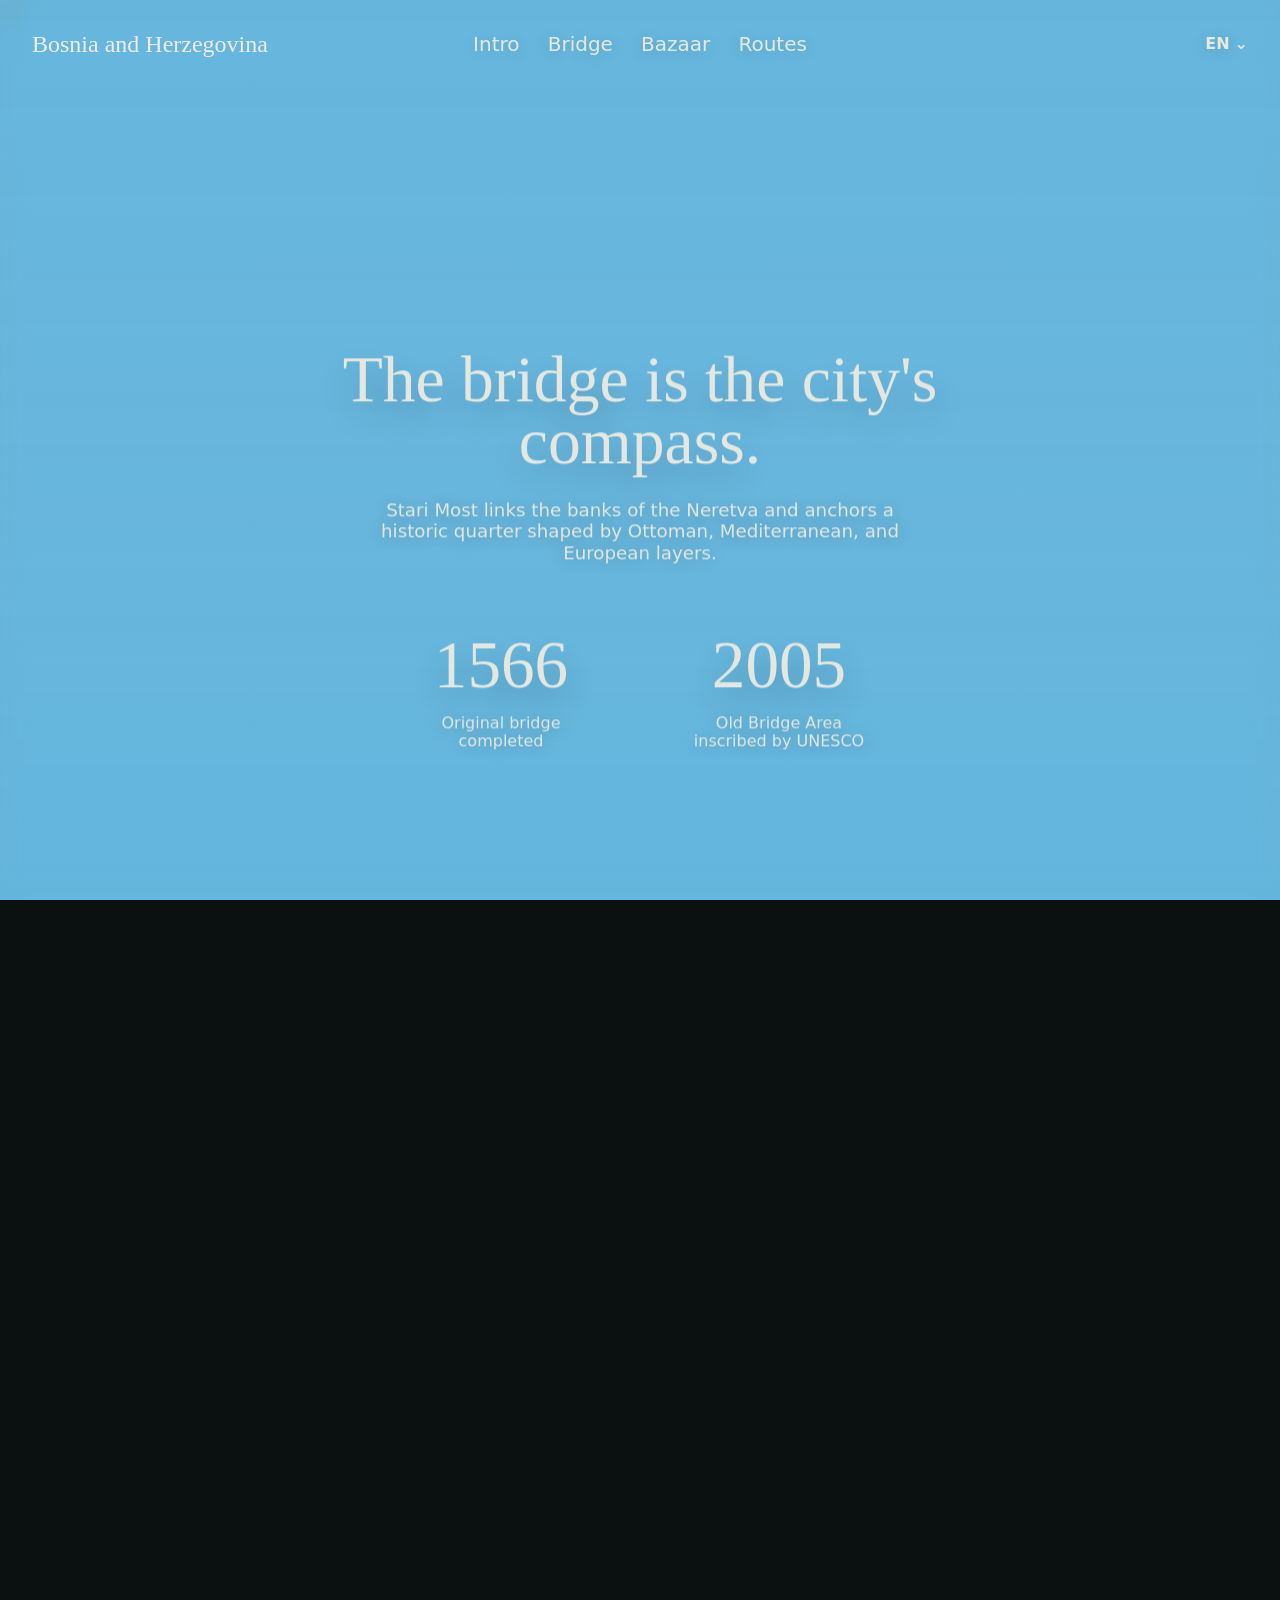
==== index.html @ 6ef586e8 "Build full Mostar cinematic prototype" ====
<!DOCTYPE html>
<html lang="en">
  <head>
    <meta charset="UTF-8" />
    <meta name="viewport" content="width=device-width, initial-scale=1.0" />
    <title>Mostar city</title>
    <meta name="description" content="A cinematic three-screen scroll story for Mostar city." />
    <meta property="og:title" content="Mostar city" />
    <meta property="og:description" content="A cinematic three-screen scroll story for Mostar city." />
    <meta property="og:type" content="website" />
    <meta name="theme-color" content="#0b1110" />
    <link rel="icon" href="assets/favicon.svg" type="image/svg+xml" />
    <link rel="stylesheet" href="shared/nav.css" />
    <link rel="stylesheet" href="styles.css" />
    <script src="script.js" defer></script>
    <script src="shared/nav.js" defer></script>
  </head>
  <body>
    <a class="skip-link" href="#cinema">Skip to content</a>
    <main class="site-shell">
      <section class="cinema-scroll" id="cinema" aria-label="Mostar cinematic scroll story">
        <div class="stage">
          <div class="world">
            <img class="scene-img sky-img" src="https://raft-blast-61784561.figma.site/_assets/v11/16b5007d9c93971e26ffe4e0e3e37946f6bd538c.png" alt="" />
            <header class="site-header" aria-label="Primary navigation">
              <a class="site-logo" href="#cinema">Bosnia and Herzegovina</a>
              <nav class="site-nav" aria-label="Main menu">
                <a href="#cinema">Intro</a>
                <a href="#bridge">Bridge</a>
                <a href="#bazaar">Bazaar</a>
                <a href="routes.html">Routes</a>
              </nav>
              <button class="language-switcher" aria-label="Change language"><span>EN</span><span aria-hidden="true">⌄</span></button>
            </header>
            <div class="back-stack">
              <img class="scene-img back-img back-four" src="https://raft-blast-61784561.figma.site/_assets/v11/8a7f8af50e0ce92ec2e228e7b0b4112178c51cf1.png" alt="" />
              <section class="sights-slider" aria-label="Mostar sights slider">
                <div class="sights-track">
                  <article class="sight-card" tabindex="0" role="button" aria-label="Open Stari Most card"><span class="sight-kicker">Old Bridge</span><img class="sight-pin" src="https://d8j0ntlcm91z4.cloudfront.net/user_38xzZboKViGWJOttwIXH07lWA1P/hf_20260730_230438_d526b8b6-8a2e-4e3b-9993-3908acae03a7.png" alt="" /><h3>Stari Most</h3><p>The stone arch over the Neretva and Mostar's main landmark.</p></article>
                  <article class="sight-card" tabindex="0" role="button" aria-label="Open Kujundziluk card"><span class="sight-kicker">Bazaar Street</span><img class="sight-pin" src="https://d8j0ntlcm91z4.cloudfront.net/user_38xzZboKViGWJOttwIXH07lWA1P/hf_20260730_230442_140bc25b-b165-4249-904a-f708bff6970e.png" alt="" /><h3>Kujundziluk</h3><p>Copper shops, souvenirs, and the old bazaar lane by the bridge.</p></article>
                  <article class="sight-card" tabindex="0" role="button" aria-label="Open Koski Mehmed Pasha Mosque card"><span class="sight-kicker">Viewpoint</span><img class="sight-pin" src="https://d8j0ntlcm91z4.cloudfront.net/user_38xzZboKViGWJOttwIXH07lWA1P/hf_20260730_230448_825949c9-ccdb-4857-b4a6-e349eccc9010.png" alt="" /><h3>Koski Mehmed Pasha Mosque</h3><p>A classic minaret view back toward Stari Most and the river.</p></article>
                  <article class="sight-card" tabindex="0" role="button" aria-label="Open Kajtaz House card"><span class="sight-kicker">Ottoman House</span><img class="sight-pin" src="https://d8j0ntlcm91z4.cloudfront.net/user_38xzZboKViGWJOttwIXH07lWA1P/hf_20260730_230438_d526b8b6-8a2e-4e3b-9993-3908acae03a7.png" alt="" /><h3>Kajtaz House</h3><p>A preserved residential house showing Mostar's Ottoman layers.</p></article>
                  <article class="sight-card" tabindex="0" role="button" aria-label="Open War Photo Exhibition card"><span class="sight-kicker">Museum</span><img class="sight-pin" src="https://d8j0ntlcm91z4.cloudfront.net/user_38xzZboKViGWJOttwIXH07lWA1P/hf_20260730_230442_140bc25b-b165-4249-904a-f708bff6970e.png" alt="" /><h3>War Photo Exhibition</h3><p>A compact, moving stop for context on the city's recent history.</p></article>
                </div>
              </section>
              <img class="scene-img back-img back-bazaar" src="https://raft-blast-61784561.figma.site/_assets/v11/864afe00e41e2fa20a5aa546e15cb807e0f81384.png" alt="" />
            </div>
            <div class="sights-controls" aria-label="Slider controls"><button class="sight-nav sight-prev" aria-label="Previous sight">←</button><button class="sight-nav sight-next" aria-label="Next sight">→</button></div>
            <h1 class="hero-title">MOSTAR</h1>
            <img class="scene-img splitframe-img splitframe-left" src="https://raft-blast-61784561.figma.site/_assets/v11/7536d7b60a1fce482cf6edf3f0bffd3bad5d0f8a.png" alt="" />
            <img class="scene-img splitframe-img splitframe-right" src="https://raft-blast-61784561.figma.site/_assets/v11/392db6a6a6b98e868bd7f8d3f55bb719d51e5028.png" alt="" />
            <img class="scene-img bridge-img" src="https://raft-blast-61784561.figma.site/_assets/v11/c6a6d8ef49bca43f708aa852692942c45ec950d4.png" alt="" />
            <img class="scene-img frame-two-img" src="https://raft-blast-61784561.figma.site/_assets/v11/ba75252bab2b1c510987b74837770f7bc8a6b2d4.png" alt="" />
            <div class="shade"></div>
          </div>
          <section class="intro-copy" aria-label="Mostar overview"><p>A stone arch, emerald water, and a compact old city made for slow mornings, late light, and one unforgettable crossing.</p><div class="hero-tags" aria-label="Mostar highlights"><span>Old Bridge</span><span>Neretva River</span><span>UNESCO old city</span></div></section>
          <section class="story-panel story-panel-bridge" id="bridge" aria-label="Old Bridge details"><h2>The bridge is the city's compass.</h2><p>Stari Most links the banks of the Neretva and anchors a historic quarter shaped by Ottoman, Mediterranean, and European layers.</p><dl class="facts"><div><dt>1566</dt><dd>Original bridge completed</dd></div><div><dt>2005</dt><dd>Old Bridge Area inscribed by UNESCO</dd></div></dl></section>
          <section class="story-panel story-panel-bazaar" id="bazaar" aria-label="Old town details"><h2>The bazaar keeps Mostar close.</h2><p>Stone lanes, mosque courtyards, copper stalls, and riverside coffee stay within a short walk of Stari Most.</p><button class="note-button"><span aria-hidden="true">↗</span><span>Open old town notes</span></button></section>
        </div>
      </section>
    </main>
  </body>
</html>
---- shared/nav.css ----
.site-header {
  z-index: 10;
  top: 0;
  left: 0;
  right: 0;
  display: grid;
  grid-template-columns: minmax(260px, 1fr) auto minmax(260px, 1fr);
  align-items: center;
  gap: 32px;
  padding: 32px;
  color: rgba(253, 241, 225, 0.86);
  pointer-events: auto;
}

.site-logo {
  justify-self: start;
  color: rgba(253, 241, 225, 0.92);
  font-family: "Ogg Medium", serif;
  font-size: 24px;
  font-weight: 500;
  line-height: 1;
  text-decoration: none;
  white-space: nowrap;
}

.site-nav {
  display: flex;
  justify-content: center;
  gap: clamp(24px, 2.2vw, 44px);
}

.site-nav a,
.language-switcher {
  color: rgba(253, 241, 225, 0.86);
  font-weight: 700;
  line-height: 1;
  text-shadow: 0 2px 16px rgba(0, 0, 0, 0.2);
}

.site-nav a {
  font-size: 20px;
  font-weight: 400;
  text-decoration: none;
}

.language-switcher {
  justify-self: end;
  display: inline-flex;
  align-items: center;
  justify-content: center;
  gap: 5px;
  padding: 0;
  background: transparent;
  font-size: 16px;
  cursor: pointer;
}

.language-switcher span {
  display: inline-flex;
  line-height: 1;
}

.site-header--static {
  position: sticky;
  top: 0;
  z-index: 30;
  background: rgba(11, 17, 16, 0.82);
  backdrop-filter: blur(18px);
  -webkit-backdrop-filter: blur(18px);
  border-bottom: 1px solid rgba(253, 241, 225, 0.12);
}

.site-nav a:focus-visible,
.site-logo:focus-visible,
.language-switcher:focus-visible {
  outline: 2px solid #fdf1e1;
  outline-offset: 6px;
  border-radius: 4px;
}

@media (max-width: 640px) {
  .site-header { grid-template-columns: 1fr auto; gap: 18px; padding: 24px; }
  .site-nav { grid-column: 1 / -1; grid-row: 2; justify-content: flex-start; gap: 18px; overflow-x: auto; scrollbar-width: none; }
  .site-nav::-webkit-scrollbar { display: none; }
}
---- styles.css ----
@font-face {
  font-family: "Ogg Medium";
  src: url("https://dcym8fthxf5uu.cloudfront.net/fonts/247a073c-29f5-4a89-aa3a-741020f346fc/OggText-Medium.woff2") format("woff2");
  font-weight: 500;
  font-style: normal;
  font-display: swap;
}

:root {
  --mx: 0; --my: 0;
  --back-opacity: 1; --back-x: 0px; --back-y: 0px; --back-scale: 0.76;
  --four-y: 10vh; --four-scale: 0.78;
  --bazaar-y: 20vh;
  --blur-px: 0px; --back-brightness: 1;
  --bazaar-blur-px: 0px; --bazaar-brightness: 1; --bazaar-saturation: 1;
  --shade-opacity: 1; --shade-z: 2;
  --shade-top-alpha: 0; --shade-mid-alpha: 0; --shade-bottom-alpha: 0;
  --blur-tint: 74, 181, 224;
  --title-y: 0px; --title-scale: 1; --title-opacity: 1;
  --bridge-x: -50%; --bridge-y: 0px; --bridge-bottom: 5vh;
  --bridge-width: 67.2vw; --bridge-scale: 1.02;
  --split-left-x: -50%;  --split-left-y: 0px;  --split-left-scale: 1;
  --split-right-x: -50%; --split-right-y: 0px; --split-right-scale: 1;
  --frame2-opacity: 0; --frame2-x: -50%; --frame2-y: -50%; --frame2-scale: 1.06;
  --intro-copy-y: 0px; --intro-copy-opacity: 1;
  --panel2-opacity: 0; --panel2-y: calc(-50% + 58px);
  --panel3-opacity: 0; --panel3-y: calc(-50% + 58px);
  --sights-opacity: 0; --sights-controls-opacity: 0; --sights-y: 0px;
  --sights-enter-x: 420vw; --sights-visibility: hidden;
  --sights-shift: 0px; --sights-scale: 1;
  --sights-top: clamp(112px, 19vh, 220px);
  --sights-screen-top: clamp(112px, 19vh, 220px);
  --ink: #111411; --paper: #fdf1e1; --shadow: rgba(0, 0, 0, 0.32);
  font-family: Inter, Satoshi, system-ui, -apple-system, BlinkMacSystemFont, "Segoe UI", sans-serif;
  color: var(--paper);
  background: #0b1110;
  letter-spacing: 0;
}

* { box-sizing: border-box; }
html { min-height: 100%; scroll-behavior: smooth; background: #0b1110; }
body { min-height: 100%; margin: 0; overflow-x: clip; background: #0b1110; }
button { border: 0; font: inherit; }
.site-shell { min-height: 100vh; }
.cinema-scroll { position: relative; height: calc(100vh + 3700px); }
.stage { position: sticky; top: 0; height: 100vh; min-height: 620px; overflow: hidden; isolation: isolate; background: #7fb4d4; }

.world,
.back-stack,
.sky-img,
.shade,
.scene-img,
.site-header,
.sights-slider,
.sights-controls,
.hero-title,
.intro-copy,
.story-panel { position: absolute; }

.world { inset: 0; overflow: hidden; background: #79b7dd; }

.scene-img {
  display: block;
  user-select: none;
  -webkit-user-drag: none;
  will-change: transform, opacity, filter;
  pointer-events: none;
}

.sky-img {
  z-index: 0;
  inset: 0;
  width: 100%;
  height: 100%;
  object-fit: cover;
  transform: none;
  filter: blur(var(--blur-px)) brightness(var(--back-brightness));
}

.back-stack {
  z-index: 1;
  top: 0;
  bottom: 0;
  left: -3vw;
  right: -3vw;
  opacity: var(--back-opacity);
  transform: translate3d(var(--back-x), var(--back-y), 0) scale(var(--back-scale));
  transform-origin: 50% 100%;
  will-change: transform, filter, opacity;
}

.back-img {
  inset: 0;
  width: 100%;
  height: 100%;
  object-fit: cover;
  filter: blur(var(--blur-px)) brightness(var(--back-brightness));
}

.back-bazaar,
.back-four {
  top: auto;
  bottom: 0;
  left: 48%;
  right: auto;
  width: 112%;
  height: auto;
  object-fit: contain;
}

.back-bazaar {
  z-index: 3;
  opacity: 1;
  filter: blur(var(--bazaar-blur-px)) brightness(var(--bazaar-brightness)) saturate(var(--bazaar-saturation));
  transform: translate3d(-50%, var(--bazaar-y), 0) scale(0.86);
}

.back-four {
  z-index: 1;
  opacity: 0.72;
  mix-blend-mode: screen;
  transform: translate3d(-50%, calc(var(--four-y) - 110px), 0) scale(var(--four-scale));
}

.sights-slider {
  z-index: 2;
  left: 0;
  right: 0;
  top: var(--sights-top);
  padding: 0;
  opacity: 1;
  visibility: var(--sights-visibility);
  transform: translate3d(var(--sights-enter-x), var(--sights-y), 0) scale(var(--sights-scale));
  transform-origin: 0 0;
  pointer-events: auto;
  will-change: transform;
}

.sights-track {
  display: flex;
  gap: clamp(16px, 1.15vw, 24px);
  align-items: stretch;
  transform: translate3d(calc(var(--sights-shift) - 18vw), 0, 0);
  transition: transform 640ms cubic-bezier(0.22, 1, 0.36, 1);
  will-change: transform;
}

.sights-track.is-jumping { transition: none; }

.sight-card {
  position: relative;
  flex: 0 0 clamp(360px, 19.4vw, 430px);
  height: 220px;
  padding: 24px;
  overflow: hidden;
  border: 1px solid rgba(253, 241, 225, 0.42);
  border-radius: 24px;
  color: #000;
  background: #fdf1e1;
  box-shadow: 0 18px 52px rgba(2, 47, 64, 0.12);
  backdrop-filter: none;
  cursor: pointer;
  pointer-events: auto;
  user-select: none;
}

.sight-card::before,
.sight-card::after { content: none; }

.sight-card:focus-visible,
.sight-card.is-active { outline: none; }

.sight-kicker,
.sight-card h3,
.sight-card p {
  position: relative;
  z-index: 1;
  text-shadow: none;
}

.sight-kicker {
  display: block;
  margin-bottom: 56px;
  color: #000;
  font-size: 12px;
  font-weight: 500;
  line-height: 1.05;
  text-transform: uppercase;
}

.sight-pin {
  position: absolute;
  top: 24px;
  right: 24px;
  width: 67.2px;
  height: 67.2px;
  pointer-events: none;
}

.sight-card h3 {
  position: absolute;
  left: 24px;
  right: 24px;
  bottom: calc(24px + (16px * 1.16 * 2) + 12px);
  max-width: calc(100% - 76px);
  margin: 0;
  color: #000;
  font-size: 24px;
  font-weight: 800;
  line-height: 0.95;
  overflow: hidden;
  text-overflow: ellipsis;
  white-space: nowrap;
}

.sight-card p {
  position: absolute;
  left: 24px;
  right: 24px;
  bottom: 24px;
  max-width: 100%;
  margin: 12px 0 0;
  color: #000;
  font-size: 16px;
  font-weight: 400;
  line-height: 1.16;
  display: -webkit-box;
  max-height: calc(2em * 1.16);
  overflow: hidden;
  -webkit-box-orient: vertical;
  -webkit-line-clamp: 2;
}

.sights-controls {
  z-index: 5;
  left: 48px;
  right: auto;
  top: calc(var(--sights-screen-top) + 220px + 16px);
  display: flex;
  justify-content: flex-start;
  gap: 14px;
  opacity: var(--sights-controls-opacity);
  transform: translate3d(0, var(--sights-y), 0);
  pointer-events: none;
  will-change: transform, opacity;
}

.sights-controls.is-ready { pointer-events: auto; }

.sight-nav {
  width: 54px;
  height: 54px;
  display: inline-flex;
  align-items: center;
  justify-content: center;
  border-radius: 999px;
  color: #111411;
  background: rgba(253, 241, 225, 0.94);
  box-shadow: 0 18px 36px rgba(0, 0, 0, 0.2);
  cursor: pointer;
}

.hero-title {
  z-index: 3;
  left: 50%;
  top: clamp(122px, 19vh, 205px);
  width: min(94vw, 1780px);
  margin: 0;
  color: #fdf1e1;
  font-family: "Ogg Medium", serif;
  font-size: 14rem;
  font-weight: 500;
  line-height: 0.78;
  text-align: center;
  text-shadow: none;
  transform: translate3d(-50%, var(--title-y), 0) scale(var(--title-scale));
  opacity: var(--title-opacity);
  will-change: transform, opacity;
}

.bridge-img {
  z-index: 4;
  left: 50%;
  bottom: var(--bridge-bottom);
  width: min(var(--bridge-width), 2140px);
  height: auto;
  transform: translate3d(var(--bridge-x), var(--bridge-y), 0) scale(var(--bridge-scale));
  transform-origin: 50% 48%;
}

.splitframe-img {
  z-index: 6;
  left: 50%;
  bottom: -2vh;
  width: min(118vw, 2240px);
  height: auto;
  pointer-events: none;
}

.splitframe-left {
  transform: translate3d(var(--split-left-x), var(--split-left-y), 0) scale(var(--split-left-scale));
  transform-origin: 21% 52%;
}

.splitframe-right {
  transform: translate3d(var(--split-right-x), var(--split-right-y), 0) scale(var(--split-right-scale));
  transform-origin: 79% 52%;
}

.frame-two-img {
  z-index: 5;
  filter: none !important;
  backdrop-filter: none;
  left: 50%;
  top: 50%;
  width: min(122vw, 2160px);
  height: auto;
  opacity: var(--frame2-opacity);
  transform: translate3d(var(--frame2-x), var(--frame2-y), 0) scale(var(--frame2-scale));
  transform-origin: 50% 48%;
}

.shade {
  inset: 0;
  z-index: var(--shade-z);
  pointer-events: none;
  opacity: var(--shade-opacity);
  background: linear-gradient(180deg,
    rgba(var(--blur-tint), var(--shade-top-alpha)) 0%,
    rgba(var(--blur-tint), var(--shade-mid-alpha)) 48%,
    rgba(var(--blur-tint), var(--shade-bottom-alpha)) 100%);
}

.intro-copy {
  z-index: 9;
  left: 50%;
  bottom: clamp(56px, 28vh, 400px);
  width: min(560px, calc(100vw - 40px));
  text-align: center;
  transform: translate3d(-50%, var(--intro-copy-y), 0);
  opacity: var(--intro-copy-opacity);
  will-change: transform, opacity;
}

.intro-copy p {
  margin: 0 auto;
  max-width: 560px;
  color: #fdf1e1;
  font-size: 1.18rem;
  font-weight: 500;
  line-height: 1.18;
  text-shadow: 0 2px 18px rgba(0, 0, 0, 0.42);
}

.hero-tags {
  display: flex;
  flex-wrap: wrap;
  justify-content: center;
  gap: 10px;
  margin-top: 26px;
}

.hero-tags span {
  min-height: 42px;
  display: inline-flex;
  align-items: center;
  justify-content: center;
  padding: 0 25px;
  color: var(--ink);
  border-radius: 999px;
  background: #fdf1e1;
  font-size: 0.98rem;
  font-weight: 500;
  box-shadow: 0 12px 30px rgba(0, 0, 0, 0.18);
}

.story-panel {
  z-index: 10;
  left: 50%;
  top: 45%;
  width: min(760px, calc(100vw - 42px));
  text-align: center;
  pointer-events: none;
  transform: translate3d(-50%, -50%, 0);
  will-change: transform, opacity;
}

.story-panel h2 {
  margin: 0;
  color: #fdf1e1;
  font-family: "Ogg Medium", serif;
  font-size: 4.75rem;
  font-weight: 500;
  line-height: 0.95;
  text-shadow: 0 16px 38px var(--shadow);
}

.story-panel p {
  width: min(520px, 100%);
  margin: 26px auto 0;
  color: #fdf1e1;
  font-size: 1.14rem;
  font-weight: 500;
  line-height: 1.18;
  text-shadow: 0 2px 18px rgba(0, 0, 0, 0.42);
}

.story-panel-bridge {
  top: 60%;
  opacity: var(--panel2-opacity);
  transform: translate3d(-50%, var(--panel2-y), 0);
}

.story-panel-bazaar {
  top: 29%;
  opacity: var(--panel3-opacity);
  transform: translate3d(-50%, var(--panel3-y), 0);
}

.facts {
  display: grid;
  grid-template-columns: repeat(2, minmax(0, 1fr));
  gap: 86px;
  width: min(470px, 100%);
  margin: 72px auto 0;
}

.facts dt {
  color: #fdf1e1;
  font-family: "Ogg Medium", serif;
  font-size: 4.2rem;
  font-weight: 500;
  line-height: 0.9;
  text-shadow: 0 14px 34px var(--shadow);
}

.facts dd {
  margin: 18px 0 0;
  color: #fdf1e1;
  font-size: 1rem;
  font-weight: 500;
  line-height: 1.14;
  text-shadow: 0 2px 18px rgba(0, 0, 0, 0.42);
}

.note-button {
  min-height: 50px;
  margin-top: 28px;
  display: inline-flex;
  align-items: center;
  justify-content: center;
  gap: 12px;
  padding: 0 28px;
  border-radius: 999px;
  color: var(--ink);
  background: #fdf1e1;
  box-shadow: 0 16px 34px rgba(0, 0, 0, 0.18);
  pointer-events: auto;
  cursor: pointer;
}

.note-button span:first-child { font-size: 1.25rem; line-height: 1; }

.skip-link {
  position: fixed;
  z-index: 100;
  top: 12px;
  left: 12px;
  padding: 12px 16px;
  color: #111411;
  background: #fdf1e1;
  border-radius: 999px;
  font-weight: 700;
  text-decoration: none;
  transform: translateY(-160%);
  transition: transform 180ms ease-out;
}
.skip-link:focus { transform: translateY(0); }

@media (max-width: 1500px) {
  .hero-title { font-size: 11rem; }
  .story-panel h2 { font-size: 4.1rem; }
}

@media (max-width: 1100px) {
  .hero-title { top: 15vh; font-size: 7.5rem; }
  .bridge-img { width: 138vw; }
  .frame-two-img { width: 132vw; }
  .story-panel h2 { font-size: 3.2rem; }
  .facts { gap: 34px; margin-top: 44px; }
  .facts dt { font-size: 3.2rem; }
  .sight-card { flex-basis: clamp(320px, 40vw, 390px); min-height: 178px; }
}

@media (max-width: 640px) {
  .stage { min-height: 640px; }
  .hero-title { top: 16vh; font-size: 4.5rem; }
  .bridge-img { bottom: 2vh; width: 190vw; }
  .frame-two-img { width: 176vw; }
  .intro-copy { bottom: 42px; }
  .intro-copy p, .story-panel p { font-size: 1rem; }
  .hero-tags { gap: 8px; }
  .hero-tags span { min-height: 38px; padding: 0 16px; font-size: 0.88rem; }
  .story-panel { top: 42%; }
  .story-panel-bazaar { top: 26%; }
  .story-panel h2 { font-size: 2.45rem; }
  .facts { gap: 18px; margin-top: 34px; }
  .facts dt { font-size: 2.5rem; }
  .sights-slider { padding: 0; }
  .sights-track { gap: 12px; transform: translate3d(calc(var(--sights-shift) - 18vw), 0, 0); }
  .sight-card { flex-basis: min(82vw, 330px); height: 220px; padding: 24px; border-radius: 24px; }
  .sights-controls { top: calc(var(--sights-screen-top) + 236px); }
  .sight-card h3 { max-width: 78%; }
  .sight-card p { max-width: 100%; margin-top: 10px; }
  .sight-kicker { margin-bottom: 56px; }
  .sight-pin { top: 24px; right: 24px; width: 57.6px; height: 57.6px; }
}

@media (prefers-reduced-motion: reduce) {
  html { scroll-behavior: auto; }
  .scene-img, .back-stack, .hero-title, .intro-copy,
  .story-panel, .sights-track, .sights-slider { transition: none; }
  .skip-link { transition: none; }
}
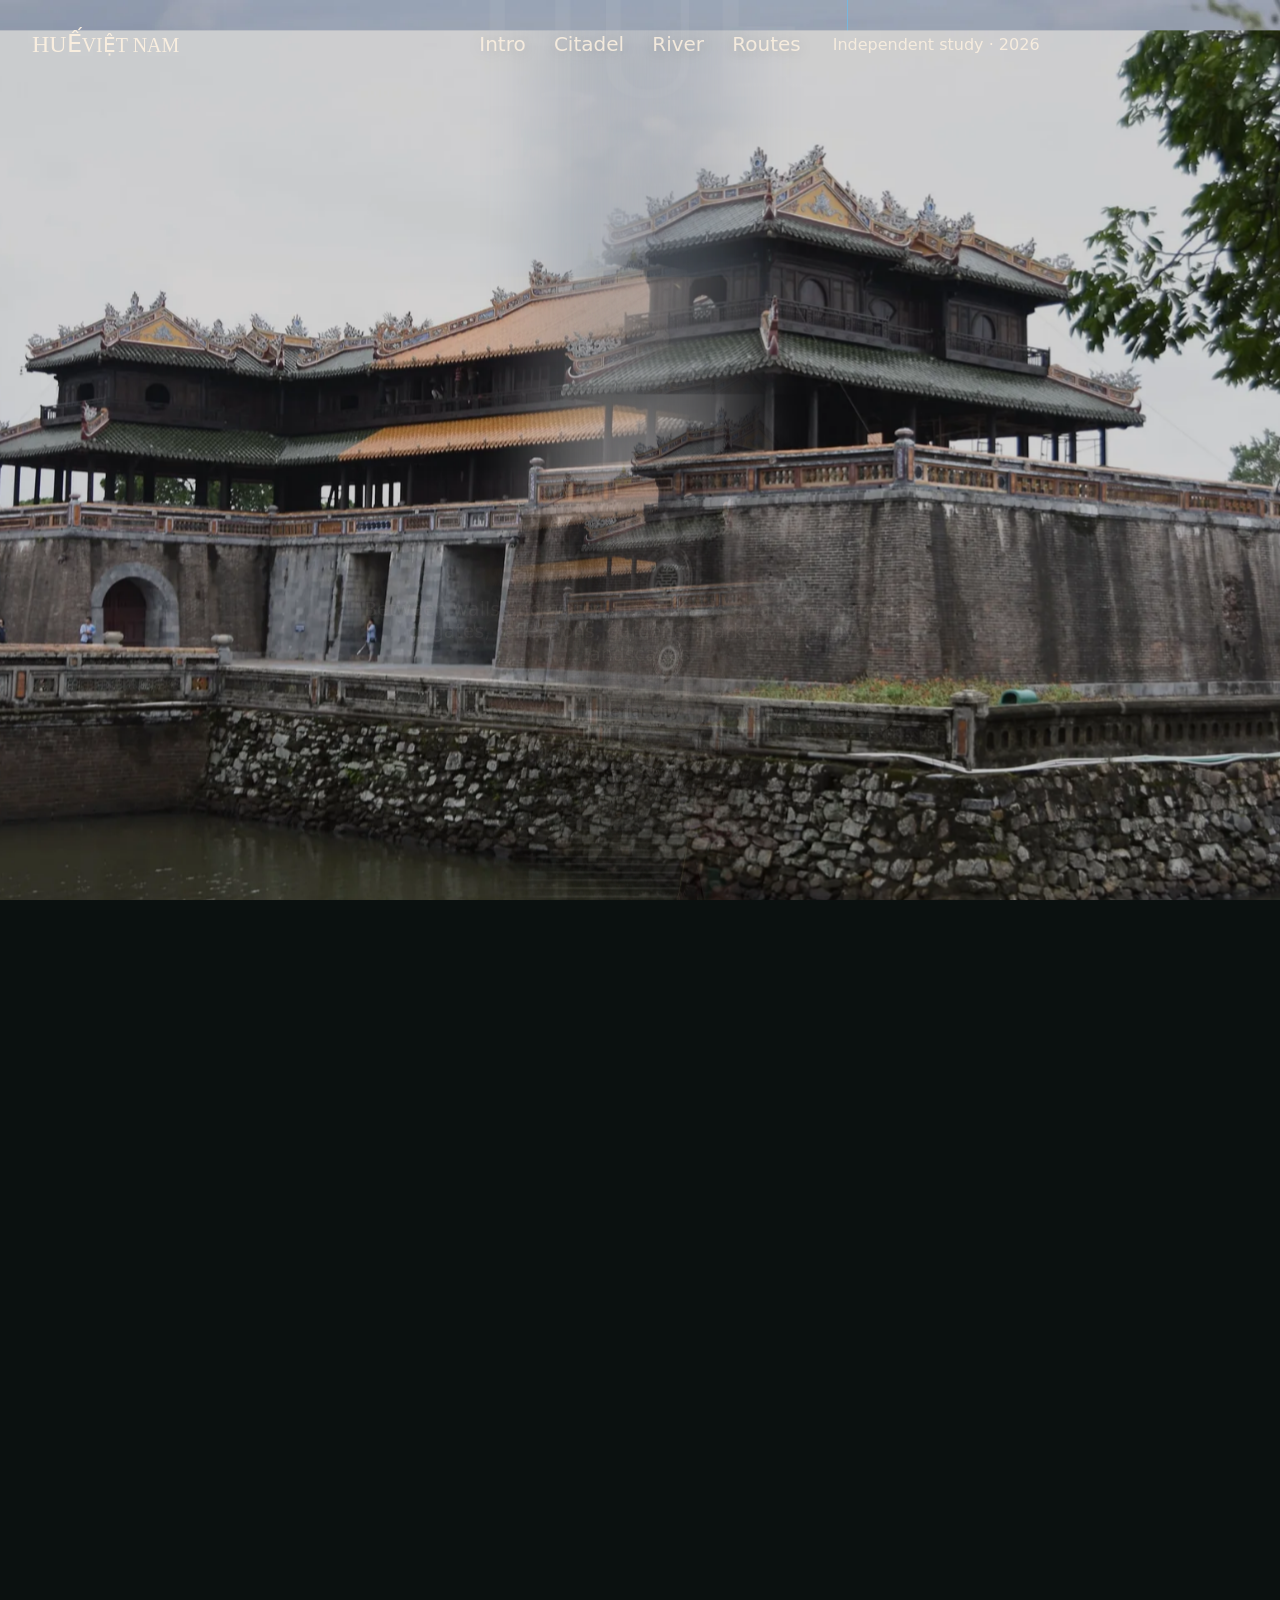
==== commit 2a717557: "feat: transform cinematic homepage to Huế" ====
--- a/index.html
+++ b/index.html
@@ -3,13 +3,16 @@
   <head>
     <meta charset="UTF-8" />
     <meta name="viewport" content="width=device-width, initial-scale=1.0" />
-    <title>Mostar city</title>
-    <meta name="description" content="A cinematic three-screen scroll story for Mostar city." />
-    <meta property="og:title" content="Mostar city" />
-    <meta property="og:description" content="A cinematic three-screen scroll story for Mostar city." />
+    <title>HUẾ — Between River & Citadel</title>
+    <meta name="description" content="A cinematic journey through Huế, following the Perfume River from the Imperial City toward living streets and royal landscapes." />
+    <meta property="og:title" content="HUẾ — Between River & Citadel" />
+    <meta property="og:description" content="An independent cinematic cultural experience shaped by Huế's river, imperial thresholds, and living city." />
     <meta property="og:type" content="website" />
-    <meta name="theme-color" content="#0b1110" />
+    <meta name="theme-color" content="#0a1110" />
     <link rel="icon" href="assets/favicon.svg" type="image/svg+xml" />
+    <link rel="preconnect" href="https://fonts.googleapis.com" />
+    <link rel="preconnect" href="https://fonts.gstatic.com" crossorigin />
+    <link href="https://fonts.googleapis.com/css2?family=Cormorant+Garamond:wght@400;500;600&display=swap&subset=vietnamese" rel="stylesheet" />
     <link rel="stylesheet" href="shared/nav.css" />
     <link rel="stylesheet" href="styles.css" />
     <script src="script.js" defer></script>
@@ -18,44 +21,102 @@
   <body>
     <a class="skip-link" href="#cinema">Skip to content</a>
     <main class="site-shell">
-      <section class="cinema-scroll" id="cinema" aria-label="Mostar cinematic scroll story">
+      <section class="cinema-scroll" id="cinema" aria-label="Huế cinematic cultural story">
         <div class="stage">
           <div class="world">
-            <img class="scene-img sky-img" src="https://raft-blast-61784561.figma.site/_assets/v11/16b5007d9c93971e26ffe4e0e3e37946f6bd538c.png" alt="" />
+            <img class="scene-img sky-img" src="assets/hue/scenes/01-river-atmosphere.webp" alt="" />
             <header class="site-header" aria-label="Primary navigation">
-              <a class="site-logo" href="#cinema">Bosnia and Herzegovina</a>
+              <a class="site-logo" href="#cinema"><span>HUẾ</span><small>VIỆT NAM</small></a>
               <nav class="site-nav" aria-label="Main menu">
                 <a href="#cinema">Intro</a>
-                <a href="#bridge">Bridge</a>
-                <a href="#bazaar">Bazaar</a>
+                <a href="#citadel">Citadel</a>
+                <a href="#river">River</a>
                 <a href="routes.html">Routes</a>
               </nav>
-              <button class="language-switcher" aria-label="Change language"><span>EN</span><span aria-hidden="true">⌄</span></button>
+              <span class="edition-mark" aria-label="Independent cultural experience">Independent study · 2026</span>
             </header>
+
             <div class="back-stack">
-              <img class="scene-img back-img back-four" src="https://raft-blast-61784561.figma.site/_assets/v11/8a7f8af50e0ce92ec2e228e7b0b4112178c51cf1.png" alt="" />
-              <section class="sights-slider" aria-label="Mostar sights slider">
+              <img class="scene-img back-img back-four" src="assets/hue/scenes/02-citadel-backdrop.webp" alt="" />
+              <section class="sights-slider" aria-label="Huế places slider">
                 <div class="sights-track">
-                  <article class="sight-card" tabindex="0" role="button" aria-label="Open Stari Most card"><span class="sight-kicker">Old Bridge</span><img class="sight-pin" src="https://d8j0ntlcm91z4.cloudfront.net/user_38xzZboKViGWJOttwIXH07lWA1P/hf_20260730_230438_d526b8b6-8a2e-4e3b-9993-3908acae03a7.png" alt="" /><h3>Stari Most</h3><p>The stone arch over the Neretva and Mostar's main landmark.</p></article>
-                  <article class="sight-card" tabindex="0" role="button" aria-label="Open Kujundziluk card"><span class="sight-kicker">Bazaar Street</span><img class="sight-pin" src="https://d8j0ntlcm91z4.cloudfront.net/user_38xzZboKViGWJOttwIXH07lWA1P/hf_20260730_230442_140bc25b-b165-4249-904a-f708bff6970e.png" alt="" /><h3>Kujundziluk</h3><p>Copper shops, souvenirs, and the old bazaar lane by the bridge.</p></article>
-                  <article class="sight-card" tabindex="0" role="button" aria-label="Open Koski Mehmed Pasha Mosque card"><span class="sight-kicker">Viewpoint</span><img class="sight-pin" src="https://d8j0ntlcm91z4.cloudfront.net/user_38xzZboKViGWJOttwIXH07lWA1P/hf_20260730_230448_825949c9-ccdb-4857-b4a6-e349eccc9010.png" alt="" /><h3>Koski Mehmed Pasha Mosque</h3><p>A classic minaret view back toward Stari Most and the river.</p></article>
-                  <article class="sight-card" tabindex="0" role="button" aria-label="Open Kajtaz House card"><span class="sight-kicker">Ottoman House</span><img class="sight-pin" src="https://d8j0ntlcm91z4.cloudfront.net/user_38xzZboKViGWJOttwIXH07lWA1P/hf_20260730_230438_d526b8b6-8a2e-4e3b-9993-3908acae03a7.png" alt="" /><h3>Kajtaz House</h3><p>A preserved residential house showing Mostar's Ottoman layers.</p></article>
-                  <article class="sight-card" tabindex="0" role="button" aria-label="Open War Photo Exhibition card"><span class="sight-kicker">Museum</span><img class="sight-pin" src="https://d8j0ntlcm91z4.cloudfront.net/user_38xzZboKViGWJOttwIXH07lWA1P/hf_20260730_230442_140bc25b-b165-4249-904a-f708bff6970e.png" alt="" /><h3>War Photo Exhibition</h3><p>A compact, moving stop for context on the city's recent history.</p></article>
+                  <article class="sight-card" tabindex="0" role="button" aria-label="Open Ngọ Môn card">
+                    <img class="sight-media" src="assets/hue/cards/ngo-mon.webp" alt="" />
+                    <span class="sight-kicker">Imperial threshold</span>
+                    <img class="sight-pin" src="assets/hue/markers/imperial-node.svg" alt="" />
+                    <h3>Ngọ Môn</h3>
+                    <p>The monumental southern gate frames the ceremonial approach to Huế's Imperial City.</p>
+                  </article>
+                  <article class="sight-card" tabindex="0" role="button" aria-label="Open Perfume River card">
+                    <img class="sight-media" src="assets/hue/cards/perfume-river.webp" alt="" />
+                    <span class="sight-kicker">River spine</span>
+                    <img class="sight-pin" src="assets/hue/markers/river-node.svg" alt="" />
+                    <h3>Perfume River</h3>
+                    <p>The long horizon that connects the citadel landscape with pagodas, gardens, and royal sites.</p>
+                  </article>
+                  <article class="sight-card" tabindex="0" role="button" aria-label="Open Trường Tiền Bridge card">
+                    <img class="sight-media" src="assets/hue/cards/truong-tien.webp" alt="" />
+                    <span class="sight-kicker">River crossing</span>
+                    <img class="sight-pin" src="assets/hue/markers/river-node.svg" alt="" />
+                    <h3>Trường Tiền Bridge</h3>
+                    <p>A slender metal rhythm crossing the Perfume River through the center of contemporary Huế.</p>
+                  </article>
+                  <article class="sight-card" tabindex="0" role="button" aria-label="Open Khải Định Tomb card">
+                    <img class="sight-media" src="assets/hue/cards/khai-dinh.webp" alt="" />
+                    <span class="sight-kicker">Royal landscape</span>
+                    <img class="sight-pin" src="assets/hue/markers/legacy-node.svg" alt="" />
+                    <h3>Khải Định Tomb</h3>
+                    <p>A dense, highly ornamented royal complex set against the greener landscapes beyond the city.</p>
+                  </article>
+                  <article class="sight-card" tabindex="0" role="button" aria-label="Open Đông Ba Market card">
+                    <img class="sight-media" src="assets/hue/cards/dong-ba.webp" alt="" />
+                    <span class="sight-kicker">Living city</span>
+                    <img class="sight-pin" src="assets/hue/markers/legacy-node.svg" alt="" />
+                    <h3>Đông Ba Market</h3>
+                    <p>Everyday colour, food, trade, and movement keep the heritage city firmly in the present.</p>
+                  </article>
                 </div>
               </section>
-              <img class="scene-img back-img back-bazaar" src="https://raft-blast-61784561.figma.site/_assets/v11/864afe00e41e2fa20a5aa546e15cb807e0f81384.png" alt="" />
+              <img class="scene-img back-img back-bazaar" src="assets/hue/scenes/07-beyond-walls.webp" alt="" />
             </div>
-            <div class="sights-controls" aria-label="Slider controls"><button class="sight-nav sight-prev" aria-label="Previous sight">←</button><button class="sight-nav sight-next" aria-label="Next sight">→</button></div>
-            <h1 class="hero-title">MOSTAR</h1>
-            <img class="scene-img splitframe-img splitframe-left" src="https://raft-blast-61784561.figma.site/_assets/v11/7536d7b60a1fce482cf6edf3f0bffd3bad5d0f8a.png" alt="" />
-            <img class="scene-img splitframe-img splitframe-right" src="https://raft-blast-61784561.figma.site/_assets/v11/392db6a6a6b98e868bd7f8d3f55bb719d51e5028.png" alt="" />
-            <img class="scene-img bridge-img" src="https://raft-blast-61784561.figma.site/_assets/v11/c6a6d8ef49bca43f708aa852692942c45ec950d4.png" alt="" />
-            <img class="scene-img frame-two-img" src="https://raft-blast-61784561.figma.site/_assets/v11/ba75252bab2b1c510987b74837770f7bc8a6b2d4.png" alt="" />
+
+            <div class="sights-controls" aria-label="Slider controls">
+              <button class="sight-nav sight-prev" aria-label="Previous place">←</button>
+              <button class="sight-nav sight-next" aria-label="Next place">→</button>
+            </div>
+
+            <div class="hero-index" aria-hidden="true"><span>16.4637° N</span><span>107.5909° E</span></div>
+            <h1 class="hero-title">HUẾ</h1>
+            <img class="scene-img splitframe-img splitframe-left" src="assets/hue/scenes/04-imperial-left.webp" alt="" />
+            <img class="scene-img splitframe-img splitframe-right" src="assets/hue/scenes/05-imperial-right.webp" alt="" />
+            <img class="scene-img bridge-img" src="assets/hue/scenes/03-ngo-mon-threshold.webp" alt="" />
+            <img class="scene-img frame-two-img" src="assets/hue/scenes/06-river-transition.webp" alt="" />
             <div class="shade"></div>
           </div>
-          <section class="intro-copy" aria-label="Mostar overview"><p>A stone arch, emerald water, and a compact old city made for slow mornings, late light, and one unforgettable crossing.</p><div class="hero-tags" aria-label="Mostar highlights"><span>Old Bridge</span><span>Neretva River</span><span>UNESCO old city</span></div></section>
-          <section class="story-panel story-panel-bridge" id="bridge" aria-label="Old Bridge details"><h2>The bridge is the city's compass.</h2><p>Stari Most links the banks of the Neretva and anchors a historic quarter shaped by Ottoman, Mediterranean, and European layers.</p><dl class="facts"><div><dt>1566</dt><dd>Original bridge completed</dd></div><div><dt>2005</dt><dd>Old Bridge Area inscribed by UNESCO</dd></div></dl></section>
-          <section class="story-panel story-panel-bazaar" id="bazaar" aria-label="Old town details"><h2>The bazaar keeps Mostar close.</h2><p>Stone lanes, mosque courtyards, copper stalls, and riverside coffee stay within a short walk of Stari Most.</p><button class="note-button"><span aria-hidden="true">↗</span><span>Open old town notes</span></button></section>
+
+          <section class="intro-copy" aria-label="Huế overview">
+            <p>Between walls and water, Huế unfolds as a slow sequence of gates, reflections, gardens, markets, and royal landscapes.</p>
+            <div class="hero-tags" aria-label="Huế highlights">
+              <span>Perfume River</span><span>Imperial City</span><span>Nguyễn Dynasty</span>
+            </div>
+          </section>
+
+          <section class="story-panel story-panel-bridge" id="citadel" aria-label="Imperial City chapter">
+            <p class="chapter-mark">01 · IMPERIAL THRESHOLD</p>
+            <h2>The city begins at a threshold.</h2>
+            <p>Ngọ Môn opens toward the Imperial City, the ceremonial heart of the Nguyễn dynasty capital and the strongest architectural axis in this journey.</p>
+            <dl class="facts">
+              <div><dt>1802</dt><dd>Huế became the imperial capital of unified Việt Nam</dd></div>
+              <div><dt>1993</dt><dd>The Complex of Hué Monuments entered the UNESCO World Heritage List</dd></div>
+            </dl>
+          </section>
+
+          <section class="story-panel story-panel-bazaar" id="river" aria-label="Perfume River chapter">
+            <p class="chapter-mark">02 · RIVER LINE</p>
+            <h2>The river carries the city outward.</h2>
+            <p>The Perfume River turns monuments into a landscape: citadel walls, Trường Tiền, pagodas, gardens, and royal sites read as parts of one long horizon.</p>
+            <a class="note-button" href="routes.html"><span aria-hidden="true">↗</span><span>Follow the river routes</span></a>
+          </section>
         </div>
       </section>
     </main>
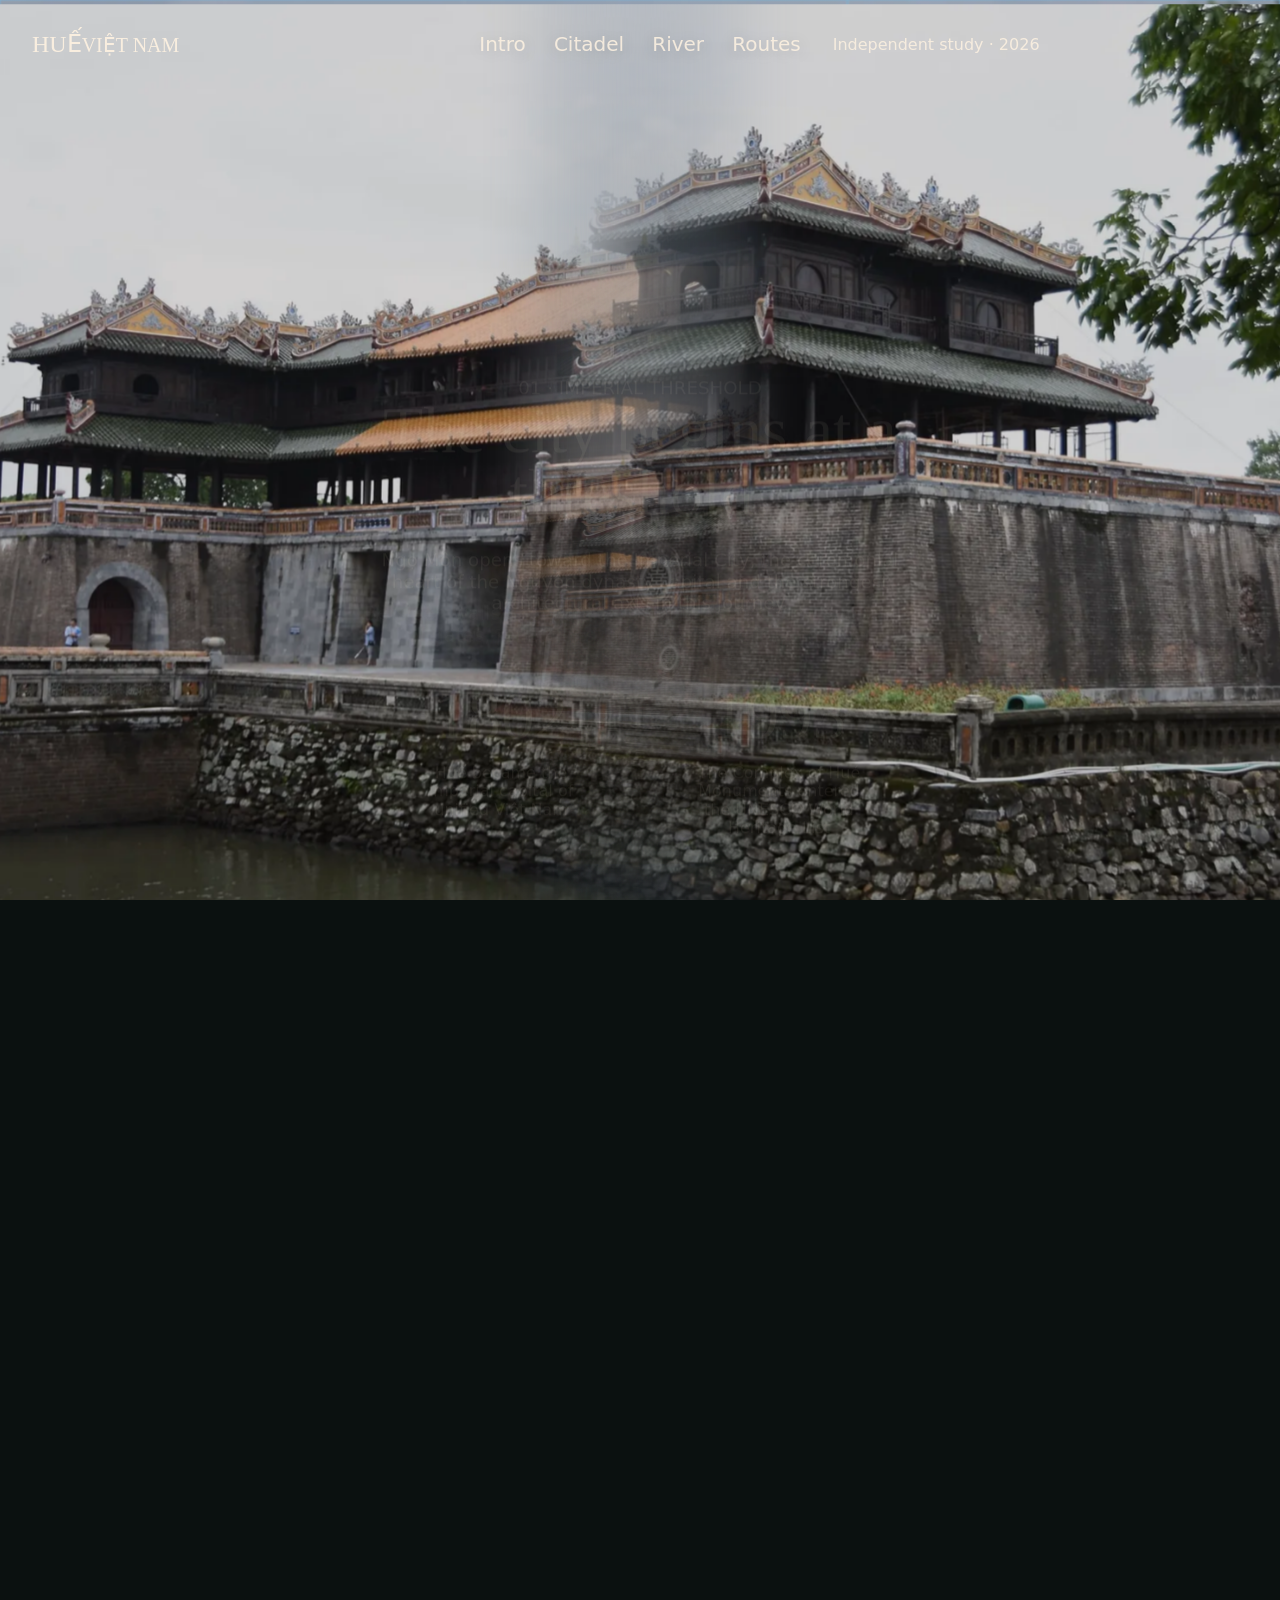
==== commit 51a966ed: "refine: align Huế scene roles with choreography" ====
--- a/index.html
+++ b/index.html
@@ -15,6 +15,7 @@
     <link href="https://fonts.googleapis.com/css2?family=Cormorant+Garamond:wght@400;500;600&display=swap&subset=vietnamese" rel="stylesheet" />
     <link rel="stylesheet" href="shared/nav.css" />
     <link rel="stylesheet" href="styles.css" />
+    <link rel="stylesheet" href="hue.css" />
     <script src="script.js" defer></script>
     <script src="shared/nav.js" defer></script>
   </head>
@@ -37,7 +38,7 @@
             </header>
 
             <div class="back-stack">
-              <img class="scene-img back-img back-four" src="assets/hue/scenes/02-citadel-backdrop.webp" alt="" />
+              <img class="scene-img back-img back-four" src="assets/hue/scenes/07-beyond-walls.webp" alt="" />
               <section class="sights-slider" aria-label="Huế places slider">
                 <div class="sights-track">
                   <article class="sight-card" tabindex="0" role="button" aria-label="Open Ngọ Môn card">
@@ -77,7 +78,7 @@
                   </article>
                 </div>
               </section>
-              <img class="scene-img back-img back-bazaar" src="assets/hue/scenes/07-beyond-walls.webp" alt="" />
+              <img class="scene-img back-img back-bazaar" src="assets/hue/scenes/06-river-transition.webp" alt="" />
             </div>
 
             <div class="sights-controls" aria-label="Slider controls">
@@ -90,7 +91,7 @@
             <img class="scene-img splitframe-img splitframe-left" src="assets/hue/scenes/04-imperial-left.webp" alt="" />
             <img class="scene-img splitframe-img splitframe-right" src="assets/hue/scenes/05-imperial-right.webp" alt="" />
             <img class="scene-img bridge-img" src="assets/hue/scenes/03-ngo-mon-threshold.webp" alt="" />
-            <img class="scene-img frame-two-img" src="assets/hue/scenes/06-river-transition.webp" alt="" />
+            <img class="scene-img frame-two-img" src="assets/hue/scenes/02-citadel-backdrop.webp" alt="" />
             <div class="shade"></div>
           </div>
 
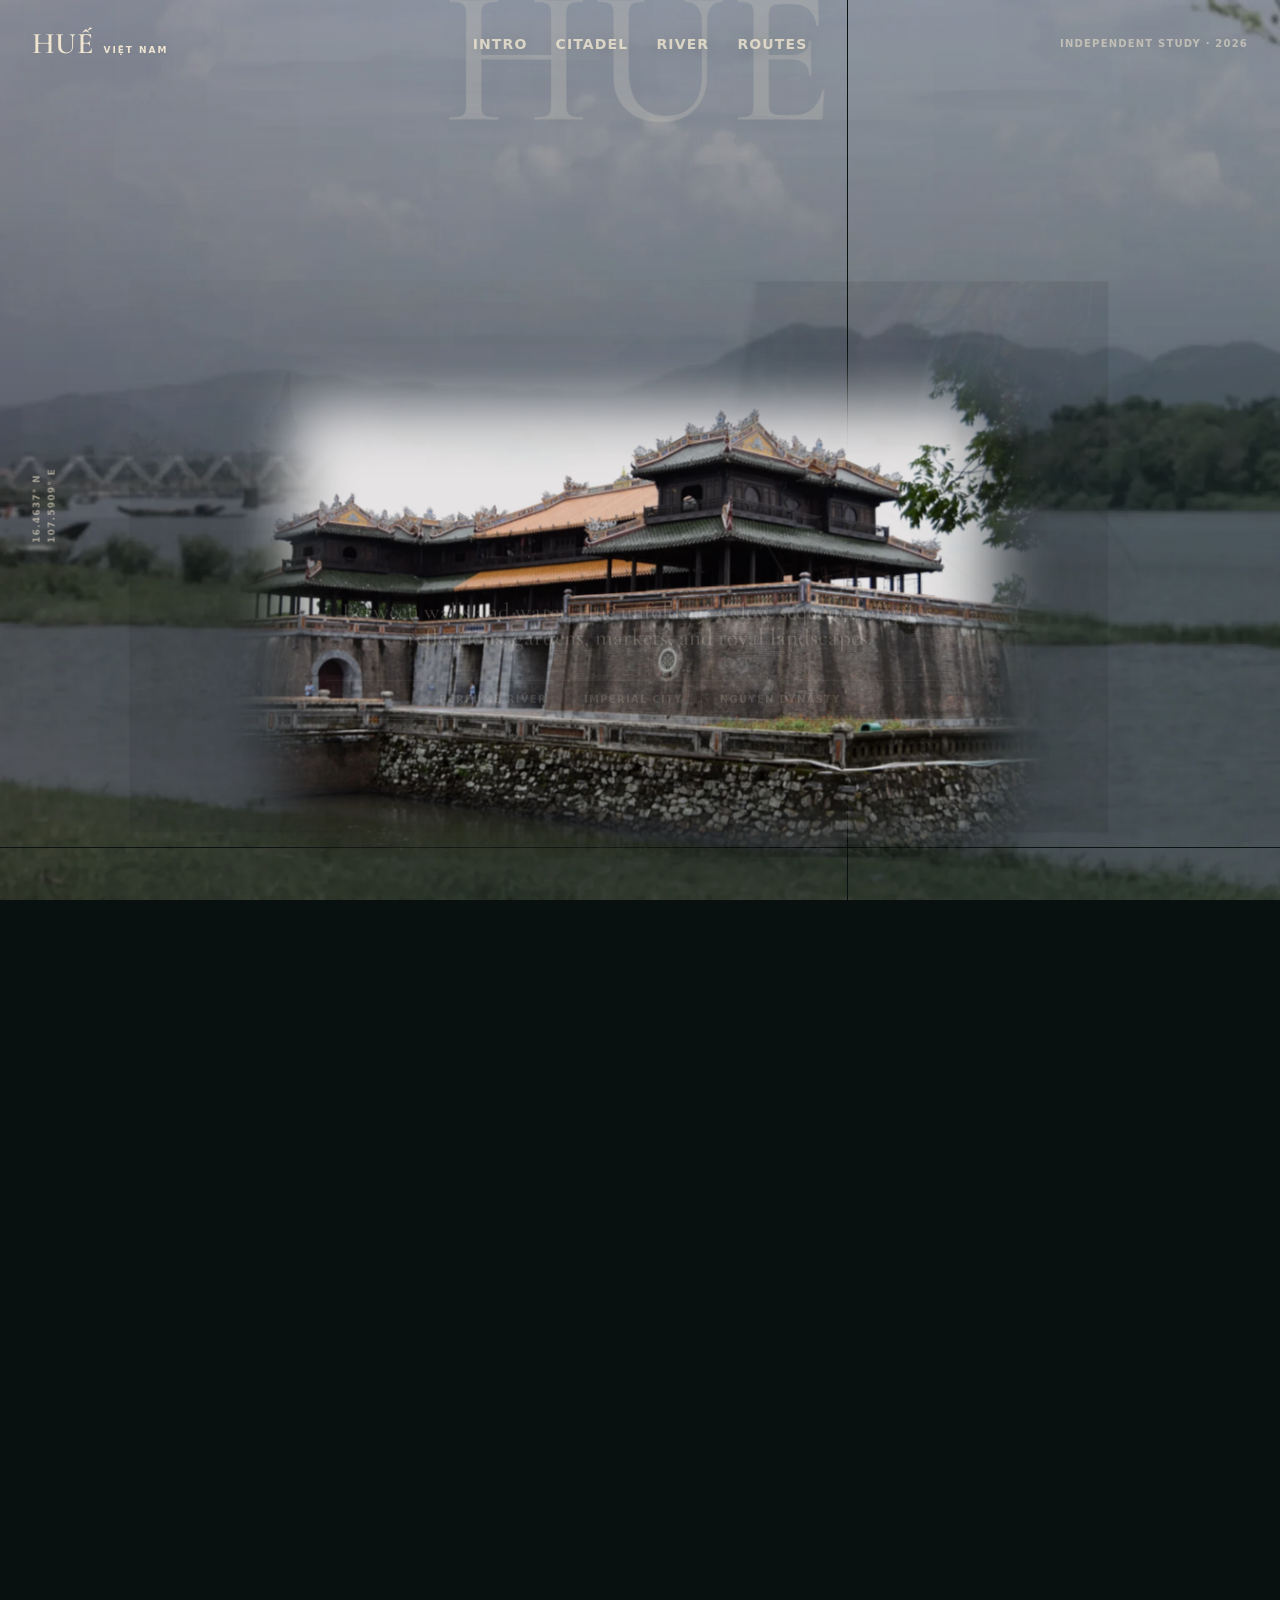
==== commit 68578048: "fix: load Huế scene choreography tuning" ====
--- a/index.html
+++ b/index.html
@@ -16,6 +16,7 @@
     <link rel="stylesheet" href="shared/nav.css" />
     <link rel="stylesheet" href="styles.css" />
     <link rel="stylesheet" href="hue.css" />
+    <link rel="stylesheet" href="hue-choreography.css" />
     <script src="script.js" defer></script>
     <script src="shared/nav.js" defer></script>
   </head>
--- a/hue.css
+++ b/hue.css
@@ -0,0 +1,543 @@
+/*
+ * HUẾ — Between River & Citadel
+ * Art-direction overrides layered above the preserved cinematic engine styles.
+ * The existing CSS-variable choreography remains the motion source of truth.
+ */
+
+:root {
+  --hue-night: #08110f;
+  --hue-ink: #111712;
+  --hue-ivory: #eee4cf;
+  --hue-mist: #c8c7b8;
+  --hue-gold: #d3b165;
+  --hue-vermilion: #8e3027;
+  --hue-river: #315e5b;
+  --hue-moss: #405548;
+  --paper: var(--hue-ivory);
+  --ink: var(--hue-ink);
+  --blur-tint: 24, 59, 56;
+  color: var(--hue-ivory);
+  background: var(--hue-night);
+}
+
+html,
+body {
+  background: var(--hue-night);
+}
+
+.stage,
+.world {
+  background: var(--hue-night);
+}
+
+/* --------------------------------------------------------------------------
+   Shared header identity
+   -------------------------------------------------------------------------- */
+
+.site-header {
+  color: rgba(238, 228, 207, 0.9);
+}
+
+.site-logo {
+  display: inline-flex;
+  align-items: baseline;
+  gap: 10px;
+  color: var(--hue-ivory);
+  font-family: "Cormorant Garamond", Georgia, serif;
+  letter-spacing: 0.02em;
+}
+
+.site-logo span {
+  font-size: 30px;
+  font-weight: 600;
+  line-height: 0.8;
+}
+
+.site-logo small {
+  font-family: Inter, system-ui, sans-serif;
+  font-size: 9px;
+  font-weight: 700;
+  letter-spacing: 0.22em;
+}
+
+.site-nav a {
+  position: relative;
+  color: rgba(238, 228, 207, 0.82);
+  font-size: 14px;
+  font-weight: 600;
+  letter-spacing: 0.08em;
+  text-transform: uppercase;
+}
+
+.site-nav a::after {
+  content: "";
+  position: absolute;
+  left: 0;
+  right: 100%;
+  bottom: -8px;
+  height: 1px;
+  background: var(--hue-gold);
+  transition: right 220ms ease;
+}
+
+.site-nav a:hover::after,
+.site-nav a:focus-visible::after {
+  right: 0;
+}
+
+.edition-mark {
+  justify-self: end;
+  color: rgba(238, 228, 207, 0.58);
+  font-size: 10px;
+  font-weight: 650;
+  letter-spacing: 0.12em;
+  line-height: 1.2;
+  text-transform: uppercase;
+  white-space: nowrap;
+}
+
+/* --------------------------------------------------------------------------
+   Scene hierarchy
+   -------------------------------------------------------------------------- */
+
+.sky-img {
+  filter: blur(var(--blur-px)) brightness(calc(var(--back-brightness) * 0.9)) saturate(0.8);
+}
+
+.back-four,
+.back-bazaar {
+  width: 112%;
+  mix-blend-mode: normal;
+}
+
+/* Royal landscape only becomes assertive as the final sights sequence arrives. */
+.back-four {
+  opacity: calc(0.08 + var(--sights-opacity) * 0.62);
+  filter: blur(var(--blur-px)) brightness(calc(var(--back-brightness) * 0.78)) saturate(0.72);
+}
+
+/* River chapter is driven by the existing panel-3 timeline. */
+.back-bazaar {
+  opacity: calc(0.05 + var(--panel3-opacity) * 0.95);
+  filter: blur(var(--bazaar-blur-px)) brightness(calc(var(--bazaar-brightness) * 0.86)) saturate(var(--bazaar-saturation));
+}
+
+.bridge-img,
+.splitframe-img,
+.frame-two-img {
+  filter: saturate(0.86) contrast(1.03);
+}
+
+.bridge-img {
+  filter: drop-shadow(0 34px 54px rgba(0, 0, 0, 0.24)) saturate(0.92) contrast(1.04);
+}
+
+.splitframe-img {
+  filter: drop-shadow(0 24px 44px rgba(0, 0, 0, 0.18)) saturate(0.82);
+}
+
+.frame-two-img {
+  filter: brightness(0.82) saturate(0.72) contrast(1.02) !important;
+}
+
+.shade {
+  background:
+    linear-gradient(180deg,
+      rgba(var(--blur-tint), calc(var(--shade-top-alpha) * 0.82)) 0%,
+      rgba(var(--blur-tint), calc(var(--shade-mid-alpha) * 0.88)) 48%,
+      rgba(5, 12, 10, calc(var(--shade-bottom-alpha) * 1.04)) 100%),
+    linear-gradient(90deg, rgba(142, 48, 39, 0.04), transparent 36%, rgba(49, 94, 91, 0.05));
+}
+
+/* --------------------------------------------------------------------------
+   Hero / editorial typography
+   -------------------------------------------------------------------------- */
+
+.hero-title,
+.story-panel h2,
+.facts dt {
+  font-family: "Cormorant Garamond", Georgia, serif;
+}
+
+.hero-title {
+  top: clamp(120px, 17vh, 188px);
+  color: var(--hue-ivory);
+  font-size: clamp(10rem, 22vw, 24rem);
+  font-weight: 500;
+  line-height: 0.72;
+  letter-spacing: 0.015em;
+  text-shadow: 0 18px 50px rgba(1, 8, 6, 0.2);
+}
+
+.hero-index {
+  position: absolute;
+  z-index: 4;
+  left: 32px;
+  top: 52%;
+  display: grid;
+  gap: 4px;
+  color: rgba(238, 228, 207, 0.58);
+  font-size: 9px;
+  font-weight: 650;
+  letter-spacing: 0.14em;
+  line-height: 1.2;
+  writing-mode: vertical-rl;
+  transform: rotate(180deg);
+}
+
+.intro-copy {
+  width: min(630px, calc(100vw - 40px));
+}
+
+.intro-copy p {
+  max-width: 630px;
+  color: var(--hue-ivory);
+  font-family: "Cormorant Garamond", Georgia, serif;
+  font-size: clamp(1.35rem, 1.8vw, 1.8rem);
+  font-weight: 500;
+  line-height: 1.12;
+  letter-spacing: 0.005em;
+}
+
+.hero-tags {
+  gap: 0;
+  margin-top: 28px;
+  border-top: 1px solid rgba(238, 228, 207, 0.32);
+  border-bottom: 1px solid rgba(238, 228, 207, 0.32);
+}
+
+.hero-tags span {
+  min-height: 38px;
+  padding: 0 18px;
+  border-right: 1px solid rgba(238, 228, 207, 0.24);
+  border-radius: 0;
+  color: rgba(238, 228, 207, 0.78);
+  background: transparent;
+  box-shadow: none;
+  font-size: 10px;
+  font-weight: 700;
+  letter-spacing: 0.13em;
+  text-transform: uppercase;
+}
+
+.hero-tags span:last-child {
+  border-right: 0;
+}
+
+.chapter-mark {
+  width: auto !important;
+  margin: 0 auto 20px !important;
+  color: var(--hue-gold) !important;
+  font-family: Inter, system-ui, sans-serif;
+  font-size: 10px !important;
+  font-weight: 750 !important;
+  letter-spacing: 0.18em;
+  line-height: 1 !important;
+  text-transform: uppercase;
+  text-shadow: none !important;
+}
+
+.story-panel {
+  width: min(820px, calc(100vw - 42px));
+}
+
+.story-panel h2 {
+  color: var(--hue-ivory);
+  font-size: clamp(4.4rem, 6.4vw, 7.2rem);
+  font-weight: 500;
+  line-height: 0.82;
+  letter-spacing: -0.025em;
+}
+
+.story-panel p:not(.chapter-mark) {
+  width: min(600px, 100%);
+  color: rgba(238, 228, 207, 0.88);
+  font-size: 1.02rem;
+  line-height: 1.48;
+}
+
+.facts {
+  gap: 64px;
+  margin-top: 54px;
+}
+
+.facts div {
+  position: relative;
+  padding-top: 16px;
+  border-top: 1px solid rgba(211, 177, 101, 0.52);
+}
+
+.facts dt {
+  color: var(--hue-ivory);
+  font-size: 4rem;
+  font-weight: 500;
+}
+
+.facts dd {
+  color: rgba(238, 228, 207, 0.7);
+  font-size: 0.8rem;
+  line-height: 1.35;
+}
+
+.note-button {
+  min-height: 46px;
+  border: 1px solid rgba(211, 177, 101, 0.64);
+  border-radius: 0;
+  color: var(--hue-ivory);
+  background: rgba(8, 17, 15, 0.34);
+  box-shadow: none;
+  font-size: 11px;
+  font-weight: 750;
+  letter-spacing: 0.1em;
+  text-decoration: none;
+  text-transform: uppercase;
+  backdrop-filter: blur(10px);
+}
+
+.note-button:hover {
+  color: var(--hue-ink);
+  background: var(--hue-gold);
+}
+
+/* --------------------------------------------------------------------------
+   Sights: editorial photographic plates instead of generic UI cards
+   -------------------------------------------------------------------------- */
+
+.sight-card {
+  flex-basis: clamp(360px, 23vw, 460px);
+  height: 270px;
+  padding: 24px;
+  border: 1px solid rgba(211, 177, 101, 0.44);
+  border-radius: 0;
+  color: var(--hue-ivory);
+  background: var(--hue-night);
+  box-shadow: 0 24px 70px rgba(0, 0, 0, 0.2);
+}
+
+.sight-media {
+  position: absolute;
+  z-index: 0;
+  inset: 0;
+  width: 100%;
+  height: 100%;
+  object-fit: cover;
+  filter: saturate(0.72) contrast(1.03) brightness(0.72);
+  transform: scale(1.015);
+  transition: transform 700ms cubic-bezier(0.22, 1, 0.36, 1), filter 400ms ease;
+}
+
+.sight-card::before {
+  content: "";
+  position: absolute;
+  z-index: 1;
+  inset: 0;
+  background: linear-gradient(180deg, rgba(4, 10, 9, 0.08) 0%, rgba(4, 10, 9, 0.26) 42%, rgba(4, 10, 9, 0.92) 100%);
+}
+
+.sight-card::after {
+  content: "";
+  position: absolute;
+  z-index: 1;
+  left: 24px;
+  right: 24px;
+  top: 58px;
+  height: 1px;
+  background: rgba(238, 228, 207, 0.26);
+}
+
+.sight-card:hover .sight-media,
+.sight-card:focus-visible .sight-media,
+.sight-card.is-active .sight-media {
+  transform: scale(1.055);
+  filter: saturate(0.88) contrast(1.03) brightness(0.8);
+}
+
+.sight-card:focus-visible {
+  outline: 2px solid var(--hue-gold);
+  outline-offset: 4px;
+}
+
+.sight-kicker,
+.sight-card h3,
+.sight-card p,
+.sight-pin {
+  z-index: 2;
+}
+
+.sight-kicker {
+  margin: 0;
+  color: rgba(238, 228, 207, 0.78);
+  font-size: 9px;
+  font-weight: 750;
+  letter-spacing: 0.14em;
+}
+
+.sight-pin {
+  top: 17px;
+  right: 20px;
+  width: 44px;
+  height: 44px;
+}
+
+.sight-card h3 {
+  bottom: 70px;
+  color: var(--hue-ivory);
+  font-family: "Cormorant Garamond", Georgia, serif;
+  font-size: 2.05rem;
+  font-weight: 500;
+  line-height: 0.9;
+}
+
+.sight-card p {
+  bottom: 22px;
+  color: rgba(238, 228, 207, 0.76);
+  font-size: 12px;
+  line-height: 1.34;
+}
+
+.sights-controls {
+  top: calc(var(--sights-screen-top) + 270px + 16px);
+}
+
+.sight-nav {
+  border: 1px solid rgba(211, 177, 101, 0.54);
+  color: var(--hue-ivory);
+  background: rgba(8, 17, 15, 0.72);
+  box-shadow: none;
+  backdrop-filter: blur(12px);
+}
+
+.sight-nav:hover,
+.sight-nav:focus-visible {
+  color: var(--hue-ink);
+  background: var(--hue-gold);
+}
+
+/* --------------------------------------------------------------------------
+   Responsive adaptation
+   -------------------------------------------------------------------------- */
+
+@media (max-width: 1100px) {
+  .edition-mark {
+    display: none;
+  }
+
+  .site-header {
+    grid-template-columns: minmax(160px, 1fr) auto;
+  }
+
+  .site-nav {
+    justify-self: end;
+  }
+
+  .hero-title {
+    font-size: clamp(9rem, 26vw, 17rem);
+  }
+
+  .story-panel h2 {
+    font-size: clamp(4rem, 8.6vw, 6rem);
+  }
+}
+
+@media (max-width: 640px) {
+  .site-logo span {
+    font-size: 25px;
+  }
+
+  .site-logo small {
+    font-size: 8px;
+  }
+
+  .site-nav {
+    justify-self: stretch;
+  }
+
+  .site-nav a {
+    font-size: 11px;
+  }
+
+  .hero-index {
+    left: 14px;
+    top: 43%;
+    font-size: 7px;
+  }
+
+  .hero-title {
+    top: 164px;
+    font-size: clamp(8.5rem, 42vw, 12rem);
+  }
+
+  .intro-copy {
+    bottom: clamp(44px, 20vh, 160px);
+  }
+
+  .intro-copy p {
+    max-width: 330px;
+    font-size: 1.25rem;
+  }
+
+  .hero-tags {
+    width: min(330px, 92vw);
+    margin-inline: auto;
+  }
+
+  .hero-tags span {
+    flex: 1 1 auto;
+    min-height: 34px;
+    padding: 0 9px;
+    font-size: 8px;
+  }
+
+  .story-panel {
+    width: calc(100vw - 34px);
+  }
+
+  .story-panel h2 {
+    font-size: clamp(3.45rem, 15.5vw, 5.2rem);
+  }
+
+  .story-panel p:not(.chapter-mark) {
+    max-width: 340px;
+    font-size: 0.9rem;
+  }
+
+  .facts {
+    gap: 22px;
+    width: min(330px, 100%);
+    margin-top: 32px;
+  }
+
+  .facts dt {
+    font-size: 2.8rem;
+  }
+
+  .facts dd {
+    font-size: 0.68rem;
+  }
+
+  .sight-card {
+    flex-basis: min(80vw, 340px);
+    height: 248px;
+  }
+
+  .sight-card h3 {
+    font-size: 1.8rem;
+  }
+
+  .sights-controls {
+    left: 22px;
+    top: calc(var(--sights-screen-top) + 248px + 14px);
+  }
+
+  .sight-nav {
+    width: 48px;
+    height: 48px;
+  }
+}
+
+@media (prefers-reduced-motion: reduce) {
+  .site-nav a::after,
+  .sight-media {
+    transition: none;
+  }
+}
--- a/hue-choreography.css
+++ b/hue-choreography.css
@@ -0,0 +1,58 @@
+/*
+ * Scene-specific Huế choreography tuning.
+ * This file adapts approved media geometry without changing script.js math.
+ */
+
+/* The split assets support the first transition; they should not ghost the intro hero. */
+.splitframe-img {
+  opacity: var(--frame2-opacity);
+}
+
+/* Keep the authored HUẾ wordmark legible while architecture still passes in front later. */
+.hero-title {
+  z-index: 5;
+  font-size: clamp(9rem, 16vw, 18rem);
+  color: rgba(238, 228, 207, 0.94);
+}
+
+/* Editorial vignette: improve copy contrast without introducing a card/container surface. */
+.story-panel {
+  isolation: isolate;
+}
+
+.story-panel::before {
+  content: "";
+  position: absolute;
+  z-index: -1;
+  inset: -110px -150px -120px;
+  pointer-events: none;
+  background: radial-gradient(
+    ellipse at center,
+    rgba(3, 10, 8, 0.74) 0%,
+    rgba(3, 10, 8, 0.54) 34%,
+    rgba(3, 10, 8, 0.18) 62%,
+    transparent 78%
+  );
+  filter: blur(10px);
+}
+
+.story-panel h2,
+.story-panel p,
+.facts dt,
+.facts dd {
+  text-shadow: 0 3px 22px rgba(0, 0, 0, 0.55);
+}
+
+.chapter-mark {
+  text-shadow: 0 2px 16px rgba(0, 0, 0, 0.52) !important;
+}
+
+@media (max-width: 640px) {
+  .hero-title {
+    font-size: clamp(7.2rem, 34vw, 10rem);
+  }
+
+  .story-panel::before {
+    inset: -90px -45px -100px;
+  }
+}
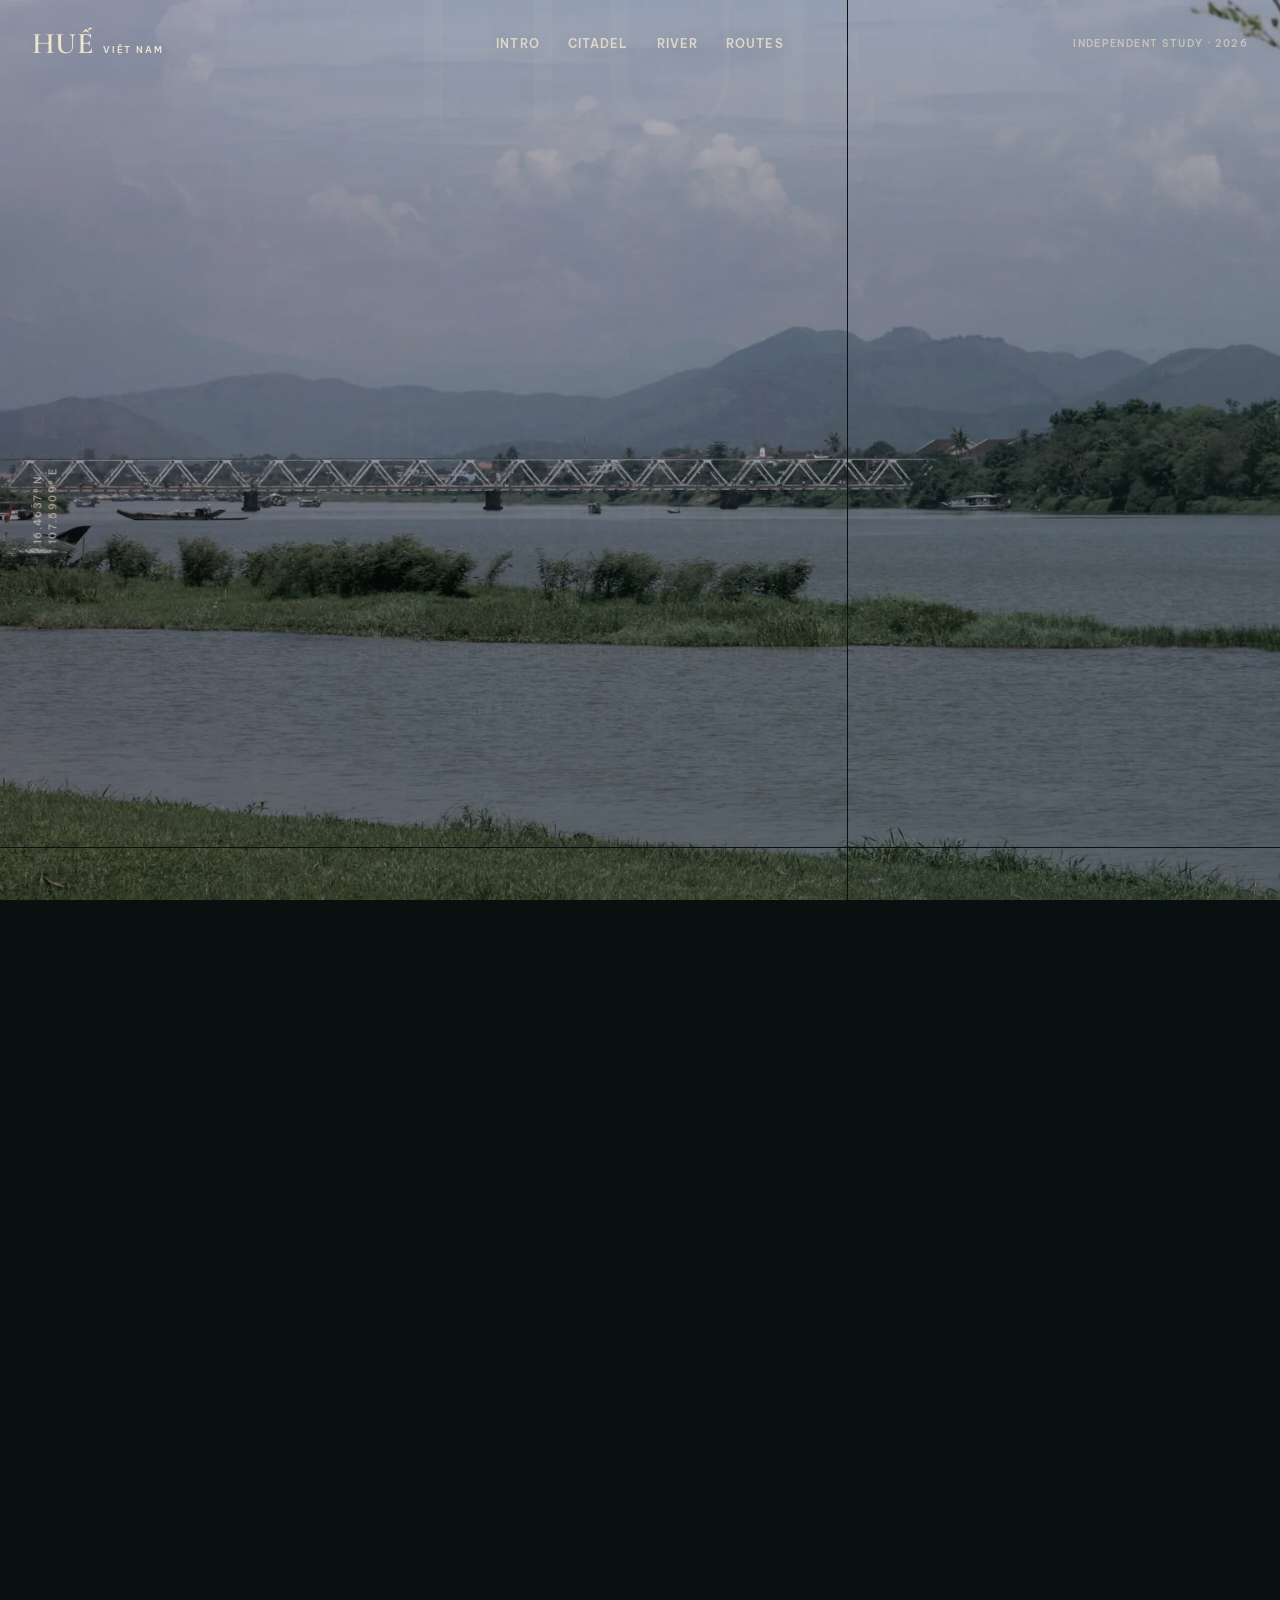
==== commit c60f3fa9: "type: layer imperial typography after choreography" ====
--- a/index.html
+++ b/index.html
@@ -17,6 +17,7 @@
     <link rel="stylesheet" href="styles.css" />
     <link rel="stylesheet" href="hue.css" />
     <link rel="stylesheet" href="hue-choreography.css" />
+    <link rel="stylesheet" href="hue-typography.css" />
     <script src="script.js" defer></script>
     <script src="shared/nav.js" defer></script>
   </head>
@@ -123,4 +124,4 @@
       </section>
     </main>
   </body>
-</html>
+</html>
--- a/hue-choreography.css
+++ b/hue-choreography.css
@@ -3,9 +3,22 @@
  * This file adapts approved media geometry without changing script.js math.
  */
 
-/* The split assets support the first transition; they should not ghost the intro hero. */
+/*
+ * The split pair is supporting architecture, not a second full hero.
+ * Keep the original frame-2 timing but soften its visual weight so the
+ * central Imperial City backdrop remains the chapter anchor.
+ */
 .splitframe-img {
-  opacity: var(--frame2-opacity);
+  opacity: calc(var(--frame2-opacity) * 0.62);
+}
+
+/*
+ * The keyed Imperial Threshold belongs to the arrival/intro beat.
+ * Fade it with the authored hero instead of carrying the same Ngọ Môn
+ * photograph into later chapters, which previously created visible repetition.
+ */
+.bridge-img {
+  opacity: var(--title-opacity);
 }
 
 /* Keep the authored HUẾ wordmark legible while architecture still passes in front later. */
@@ -47,6 +60,42 @@
   text-shadow: 0 2px 16px rgba(0, 0, 0, 0.52) !important;
 }
 
+/*
+ * Desktop repair pass — Intro + Citadel only.
+ *
+ * ARRIVAL owns the river atmosphere. The earlier desktop composition allowed
+ * destination layers intended for later chapters to leak in at low opacity and
+ * also placed the inset Ngọ Môn plate over the river, exposing raster rectangles.
+ * Remove those early visual owners entirely at desktop size.
+ *
+ * CITADEL owns one full-frame Ngọ Môn image. The registered split pair remains
+ * mathematically driven by script.js, but is visually suppressed on desktop so
+ * the 900px checkpoint reads as one coherent architectural scene rather than a
+ * triple exposure.
+ *
+ * River / Places peak states and all mobile rules remain untouched.
+ */
+@media (min-width: 1101px) {
+  /* ARRIVAL: pure river + HUẾ + editorial copy. */
+  .bridge-img {
+    opacity: 0;
+  }
+
+  /* Prevent future-chapter media from ghosting into the opener. */
+  .back-bazaar {
+    opacity: var(--panel3-opacity);
+  }
+
+  .back-four {
+    opacity: calc(var(--sights-opacity) * 0.70);
+  }
+
+  /* CITADEL: one architectural owner only. */
+  .splitframe-img {
+    opacity: 0;
+  }
+}
+
 @media (max-width: 640px) {
   .hero-title {
     font-size: clamp(7.2rem, 34vw, 10rem);
--- a/hue-typography.css
+++ b/hue-typography.css
@@ -0,0 +1,317 @@
+@import url("https://fonts.googleapis.com/css2?family=Be+Vietnam+Pro:wght@400;500;600;700&family=Cormorant+Garamond:wght@400;500;600&family=Cormorant+SC:wght@400;500;600&family=Spectral:wght@400;500&display=swap");
+
+/*
+ * HUẾ — Imperial Editorial Typography Layer
+ *
+ * Type-only experiment. This layer intentionally does not change scene geometry,
+ * spacing structure, media, animation, or cinematic timing.
+ */
+
+:root {
+  /* Families */
+  --font-display: "Cormorant Garamond", Georgia, serif;
+  --font-ceremonial: "Cormorant SC", "Cormorant Garamond", Georgia, serif;
+  --font-editorial: "Spectral", Georgia, serif;
+  --font-ui: "Be Vietnam Pro", system-ui, -apple-system, BlinkMacSystemFont, "Segoe UI", sans-serif;
+
+  /* Display scale */
+  --type-hero: clamp(9.5rem, 21vw, 22rem);
+  --type-display-xl: clamp(4.25rem, 6.2vw, 7rem);
+  --type-display-lg: clamp(2.05rem, 2.5vw, 2.75rem);
+  --type-display-md: clamp(1.7rem, 2vw, 2.15rem);
+
+  /* Editorial scale */
+  --type-lede: clamp(1.28rem, 1.7vw, 1.72rem);
+  --type-body: 1.02rem;
+  --type-body-sm: 0.82rem;
+
+  /* Ceremonial / interface scale */
+  --type-label: 0.69rem;
+  --type-ui: 0.75rem;
+  --type-micro: 0.61rem;
+
+  /* Rhythm */
+  --leading-display-tight: 0.82;
+  --leading-display: 0.9;
+  --leading-editorial: 1.55;
+  --leading-ui: 1.25;
+  --tracking-display: -0.018em;
+  --tracking-ceremonial: 0.16em;
+  --tracking-ui: 0.09em;
+  --tracking-micro: 0.14em;
+}
+
+/* --------------------------------------------------------------------------
+   Global roles
+   -------------------------------------------------------------------------- */
+
+body {
+  font-family: var(--font-editorial);
+  font-kerning: normal;
+  font-optical-sizing: auto;
+  text-rendering: optimizeLegibility;
+}
+
+.site-logo,
+.hero-title,
+.story-panel h2,
+.facts dt,
+.sight-card h3,
+.routes-hero h1,
+.route-card h2,
+.route-number {
+  font-family: var(--font-display);
+}
+
+.site-nav,
+.site-logo small,
+.edition-mark,
+.hero-index,
+.hero-tags,
+.note-button,
+.sight-nav,
+.route-key,
+.route-meta,
+.site-footer {
+  font-family: var(--font-ui);
+}
+
+.chapter-mark,
+.sight-kicker,
+.routes-eyebrow,
+.route-kicker {
+  font-family: var(--font-ceremonial);
+  font-weight: 500;
+  letter-spacing: var(--tracking-ceremonial);
+  text-transform: uppercase;
+}
+
+/* --------------------------------------------------------------------------
+   Homepage hierarchy
+   -------------------------------------------------------------------------- */
+
+.site-logo span {
+  font-family: var(--font-display);
+  font-weight: 600;
+  letter-spacing: 0.01em;
+}
+
+.site-logo small {
+  font-weight: 600;
+  letter-spacing: 0.2em;
+}
+
+.site-nav a {
+  font-family: var(--font-ui);
+  font-size: var(--type-ui);
+  font-weight: 600;
+  letter-spacing: var(--tracking-ui);
+}
+
+.edition-mark {
+  font-family: var(--font-ui);
+  font-size: var(--type-micro);
+  font-weight: 600;
+  letter-spacing: var(--tracking-micro);
+}
+
+.hero-title {
+  font-size: var(--type-hero);
+  font-weight: 500;
+  line-height: 0.74;
+  letter-spacing: -0.008em;
+}
+
+.hero-index {
+  font-family: var(--font-ui);
+  font-size: var(--type-micro);
+  font-weight: 600;
+  letter-spacing: var(--tracking-micro);
+}
+
+.intro-copy p {
+  font-family: var(--font-editorial);
+  font-size: var(--type-lede);
+  font-weight: 400;
+  line-height: 1.42;
+  letter-spacing: -0.006em;
+}
+
+.hero-tags span {
+  font-family: var(--font-ui);
+  font-size: var(--type-micro);
+  font-weight: 600;
+  letter-spacing: 0.12em;
+}
+
+.chapter-mark {
+  font-size: var(--type-label) !important;
+  line-height: var(--leading-ui) !important;
+}
+
+.story-panel h2 {
+  font-size: var(--type-display-xl);
+  font-weight: 500;
+  line-height: var(--leading-display-tight);
+  letter-spacing: var(--tracking-display);
+}
+
+.story-panel p:not(.chapter-mark) {
+  font-family: var(--font-editorial);
+  font-size: var(--type-body);
+  font-weight: 400;
+  line-height: var(--leading-editorial);
+  letter-spacing: -0.004em;
+}
+
+.facts dt {
+  font-family: var(--font-display);
+  font-size: clamp(3.5rem, 4.5vw, 4.5rem);
+  font-weight: 500;
+  line-height: 0.86;
+  letter-spacing: -0.02em;
+}
+
+.facts dd {
+  font-family: var(--font-editorial);
+  font-size: var(--type-body-sm);
+  line-height: 1.45;
+}
+
+.note-button {
+  font-family: var(--font-ui);
+  font-size: var(--type-ui);
+  font-weight: 600;
+  letter-spacing: var(--tracking-ui);
+}
+
+.sight-kicker {
+  font-size: var(--type-micro);
+  line-height: var(--leading-ui);
+}
+
+.sight-card h3 {
+  font-size: var(--type-display-lg);
+  font-weight: 500;
+  line-height: var(--leading-display);
+  letter-spacing: -0.015em;
+}
+
+.sight-card p {
+  font-family: var(--font-editorial);
+  font-size: 0.76rem;
+  line-height: 1.42;
+}
+
+/* --------------------------------------------------------------------------
+   Routes hierarchy
+   -------------------------------------------------------------------------- */
+
+.routes-eyebrow,
+.route-kicker {
+  font-size: var(--type-label);
+  line-height: var(--leading-ui);
+}
+
+.routes-hero h1 {
+  font-size: clamp(5rem, 10vw, 10.8rem);
+  font-weight: 500;
+  line-height: 0.76;
+  letter-spacing: -0.02em;
+}
+
+.routes-lede {
+  font-family: var(--font-editorial);
+  font-size: clamp(1.08rem, 1.35vw, 1.28rem);
+  font-weight: 400;
+  line-height: 1.65;
+}
+
+.route-key,
+.route-meta dt {
+  font-family: var(--font-ui);
+  font-size: var(--type-micro);
+  font-weight: 600;
+  letter-spacing: var(--tracking-micro);
+}
+
+.route-number {
+  font-size: clamp(3.6rem, 5vw, 5.4rem);
+  font-weight: 500;
+  line-height: 0.84;
+}
+
+.route-card h2 {
+  font-size: clamp(2.5rem, 4vw, 4.3rem);
+  font-weight: 500;
+  line-height: 0.9;
+  letter-spacing: -0.018em;
+}
+
+.route-meta dd,
+.route-stops span,
+.route-stops small,
+.route-note p {
+  font-family: var(--font-editorial);
+}
+
+.route-meta dd,
+.route-stops span {
+  line-height: 1.45;
+}
+
+.route-stops small {
+  line-height: 1.5;
+}
+
+.route-note p {
+  font-size: clamp(1.25rem, 1.8vw, 1.7rem);
+  font-weight: 400;
+  line-height: 1.42;
+}
+
+.route-note a {
+  font-family: var(--font-ui);
+  font-size: var(--type-ui);
+  font-weight: 600;
+  letter-spacing: var(--tracking-ui);
+}
+
+/* --------------------------------------------------------------------------
+   Responsive type scale only — no layout ownership
+   -------------------------------------------------------------------------- */
+
+@media (max-width: 1100px) {
+  :root {
+    --type-hero: clamp(9rem, 25vw, 16.5rem);
+    --type-display-xl: clamp(4rem, 8.2vw, 5.9rem);
+  }
+}
+
+@media (max-width: 640px) {
+  :root {
+    --type-hero: clamp(8.2rem, 40vw, 11.5rem);
+    --type-display-xl: clamp(3.35rem, 14.8vw, 5rem);
+    --type-lede: 1.2rem;
+    --type-body: 0.92rem;
+    --type-ui: 0.69rem;
+    --type-label: 0.64rem;
+    --type-micro: 0.56rem;
+  }
+
+  .hero-title {
+    line-height: 0.76;
+  }
+
+  .intro-copy p {
+    line-height: 1.38;
+  }
+
+  .routes-hero h1 {
+    font-size: clamp(4.4rem, 21vw, 6.8rem);
+  }
+
+  .route-card h2 {
+    font-size: clamp(2.25rem, 11vw, 3.45rem);
+  }
+}
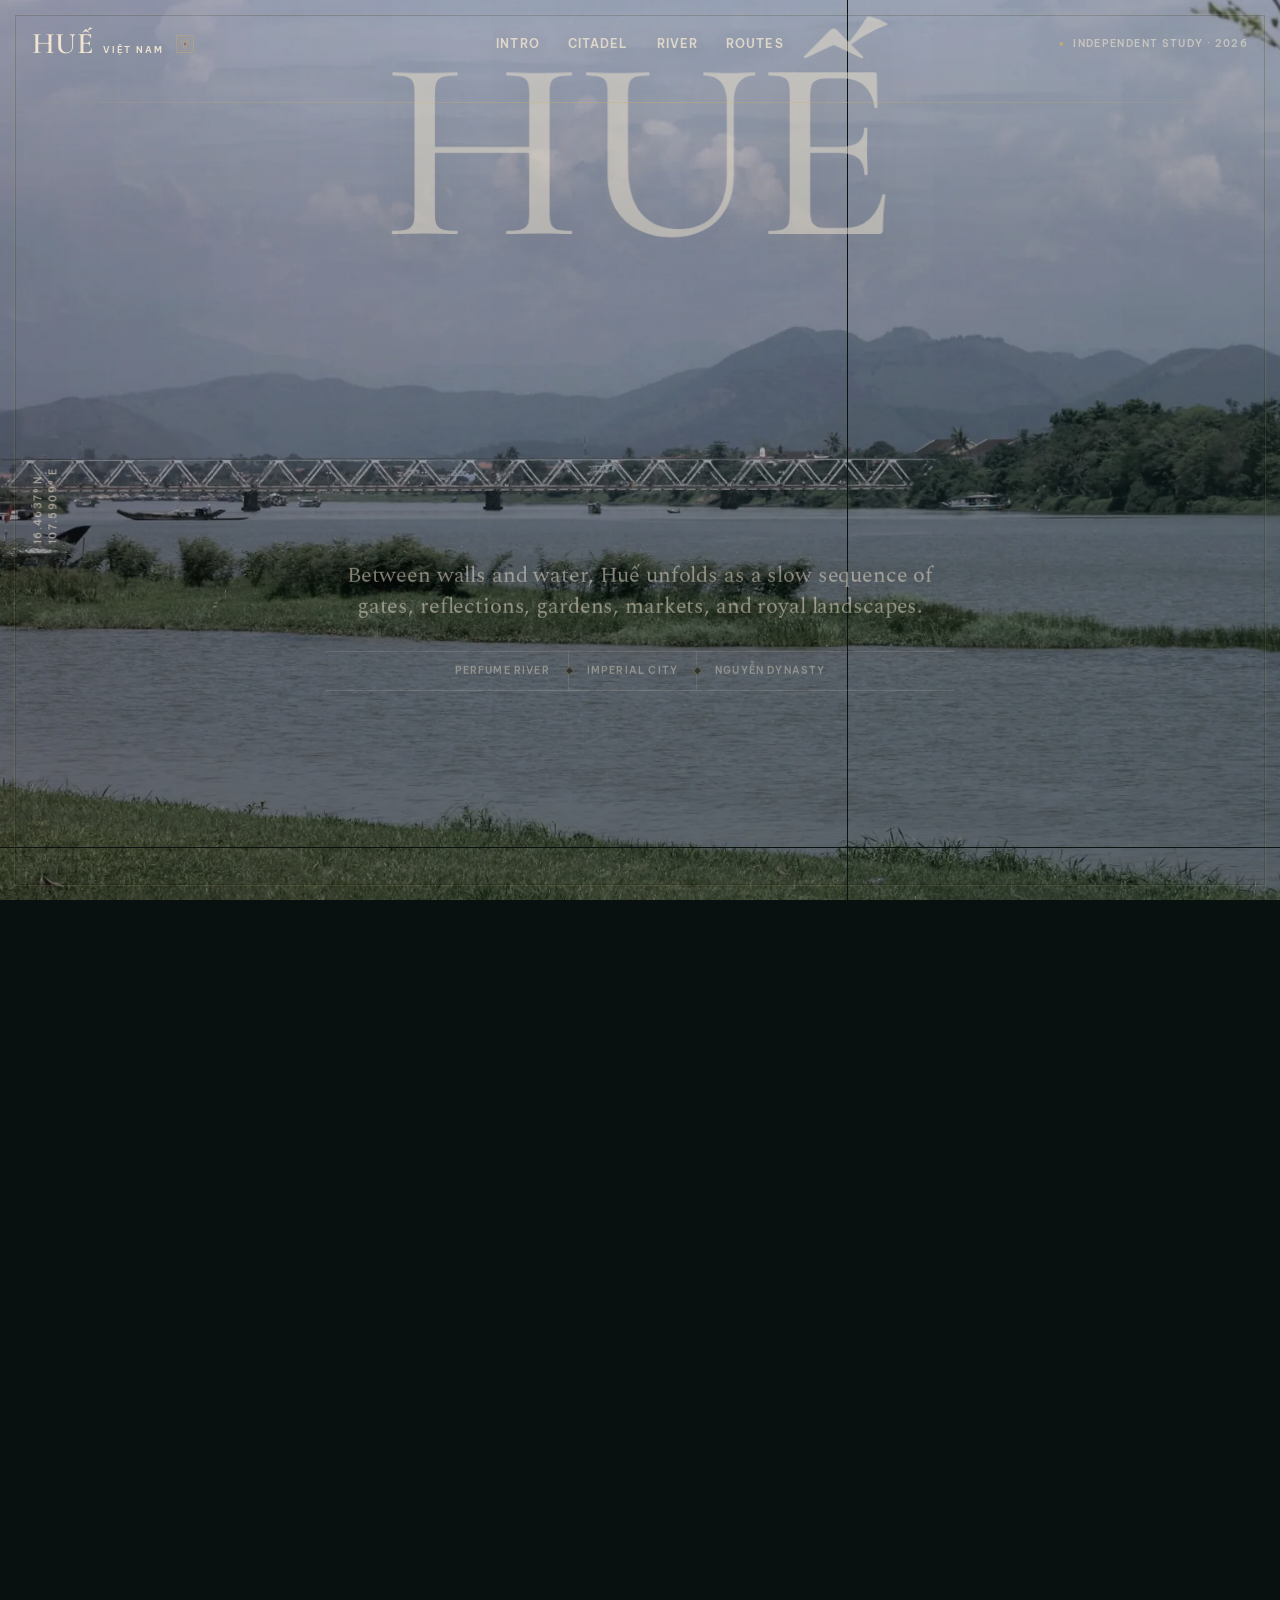
==== commit 5a408cd5: "art: load imperial ornament layer on cinematic page" ====
--- a/index.html
+++ b/index.html
@@ -18,6 +18,7 @@
     <link rel="stylesheet" href="hue.css" />
     <link rel="stylesheet" href="hue-choreography.css" />
     <link rel="stylesheet" href="hue-typography.css" />
+    <link rel="stylesheet" href="hue-ornaments.css" />
     <script src="script.js" defer></script>
     <script src="shared/nav.js" defer></script>
   </head>
--- a/hue-ornaments.css
+++ b/hue-ornaments.css
@@ -0,0 +1,326 @@
+/*
+ * HUẾ — restrained imperial ornament layer
+ *
+ * Decorative only: no layout ownership, no motion timing, no media geometry.
+ * The visual language is abstracted from court axes, thresholds, framed panels,
+ * and seal geometry. It intentionally avoids literal dragons, phoenixes, faux
+ * calligraphy, or historical seal reproduction.
+ */
+
+:root {
+  --ornament-gold: rgba(211, 177, 101, 0.54);
+  --ornament-gold-soft: rgba(211, 177, 101, 0.24);
+  --ornament-gold-faint: rgba(211, 177, 101, 0.12);
+  --ornament-vermilion: #8e3027;
+  --ornament-ivory: rgba(238, 228, 207, 0.82);
+  --ornament-seal: url("assets/hue/ornaments/imperial-seal.svg");
+}
+
+/* A quiet ceremonial frame on large screens only. */
+@media (min-width: 1101px) {
+  body::before {
+    content: "";
+    position: fixed;
+    z-index: 200;
+    inset: 14px;
+    border: 1px solid var(--ornament-gold-faint);
+    box-shadow: inset 0 0 0 1px rgba(8, 17, 15, 0.16);
+    pointer-events: none;
+  }
+}
+
+/* --------------------------------------------------------------------------
+   Header: one hairline axis + a small abstract seal, never a crest/logo.
+   -------------------------------------------------------------------------- */
+
+.site-header {
+  position: relative;
+}
+
+.site-header::after {
+  content: "";
+  position: absolute;
+  left: 0;
+  right: 0;
+  bottom: -15px;
+  height: 1px;
+  background: linear-gradient(
+    90deg,
+    transparent 0%,
+    var(--ornament-gold-soft) 12%,
+    var(--ornament-gold) 50%,
+    var(--ornament-gold-soft) 88%,
+    transparent 100%
+  );
+  opacity: 0.72;
+  pointer-events: none;
+}
+
+.site-logo::after {
+  content: "";
+  width: 18px;
+  height: 18px;
+  margin-left: 3px;
+  flex: 0 0 auto;
+  background: var(--ornament-seal) center / contain no-repeat;
+  opacity: 0.68;
+}
+
+.edition-mark::before {
+  content: "◆";
+  display: inline-block;
+  margin-right: 8px;
+  color: var(--hue-gold, #d3b165);
+  font-size: 6px;
+  line-height: 1;
+  transform: translateY(-1px) rotate(45deg);
+  opacity: 0.78;
+}
+
+/* --------------------------------------------------------------------------
+   Cinematic chapters: ceremonial divider language.
+   -------------------------------------------------------------------------- */
+
+.chapter-mark {
+  display: inline-flex !important;
+  align-items: center;
+  justify-content: center;
+  gap: 12px;
+}
+
+.chapter-mark::before,
+.chapter-mark::after {
+  content: "";
+  display: block;
+  width: 34px;
+  height: 1px;
+  background: linear-gradient(90deg, transparent, var(--ornament-gold));
+  opacity: 0.8;
+}
+
+.chapter-mark::after {
+  background: linear-gradient(90deg, var(--ornament-gold), transparent);
+}
+
+.story-panel h2::after {
+  content: "";
+  display: block;
+  width: 74px;
+  height: 1px;
+  margin: 20px auto 0;
+  background:
+    linear-gradient(90deg, transparent 0 8px, var(--ornament-gold) 8px 32px, transparent 32px 42px, var(--ornament-gold) 42px 66px, transparent 66px);
+  opacity: 0.64;
+}
+
+.facts div {
+  position: relative;
+}
+
+.facts div::before {
+  content: "";
+  position: absolute;
+  top: -3px;
+  left: 0;
+  width: 5px;
+  height: 5px;
+  background: var(--ornament-vermilion);
+  outline: 1px solid rgba(211, 177, 101, 0.8);
+  transform: rotate(45deg);
+  transform-origin: center;
+}
+
+/* Keep the hero taxonomy editorial, adding only a subtle node between terms. */
+.hero-tags span + span {
+  position: relative;
+}
+
+.hero-tags span + span::before {
+  content: "";
+  position: absolute;
+  left: -3px;
+  top: 50%;
+  width: 5px;
+  height: 5px;
+  background: var(--hue-night, #08110f);
+  border: 1px solid rgba(211, 177, 101, 0.64);
+  transform: translateY(-50%) rotate(45deg);
+}
+
+/* --------------------------------------------------------------------------
+   Places: add a court-frame feel without adding extra card chrome.
+   -------------------------------------------------------------------------- */
+
+.sight-card {
+  outline: 1px solid rgba(211, 177, 101, 0.08);
+  outline-offset: -7px;
+}
+
+.sight-pin {
+  padding: 4px;
+  border: 1px solid rgba(211, 177, 101, 0.22);
+  background: rgba(8, 17, 15, 0.34);
+}
+
+.sight-nav {
+  position: relative;
+}
+
+.sight-nav::after {
+  content: "";
+  position: absolute;
+  inset: 4px;
+  border: 1px solid rgba(211, 177, 101, 0.18);
+  pointer-events: none;
+}
+
+/* --------------------------------------------------------------------------
+   Routes: field-guide ornament, still more archive than palace-theme.
+   -------------------------------------------------------------------------- */
+
+.routes-eyebrow {
+  display: inline-flex;
+  align-items: center;
+  gap: 10px;
+}
+
+.routes-eyebrow::before {
+  content: "";
+  width: 30px;
+  height: 1px;
+  background: var(--ornament-gold);
+}
+
+.routes-hero h1::after {
+  content: "";
+  display: block;
+  width: 34px;
+  height: 34px;
+  margin-top: 22px;
+  background: var(--ornament-seal) center / contain no-repeat;
+  opacity: 0.7;
+}
+
+.route-number {
+  position: relative;
+  padding-left: 22px;
+}
+
+.route-number::before {
+  content: "";
+  position: absolute;
+  left: 0;
+  top: 50%;
+  width: 10px;
+  height: 10px;
+  border: 1px solid rgba(211, 177, 101, 0.56);
+  transform: translateY(-50%) rotate(45deg);
+}
+
+.route-meta div {
+  position: relative;
+}
+
+.route-meta div::before {
+  content: "";
+  position: absolute;
+  top: -3px;
+  left: 0;
+  width: 5px;
+  height: 5px;
+  background: var(--ornament-vermilion);
+  outline: 1px solid rgba(211, 177, 101, 0.72);
+  transform: rotate(45deg);
+}
+
+.route-note {
+  background-image:
+    linear-gradient(110deg, rgba(142, 48, 39, 0.34), rgba(49, 94, 91, 0.26)),
+    var(--ornament-seal);
+  background-repeat: no-repeat, no-repeat;
+  background-position: center, calc(100% - 28px) calc(100% - 22px);
+  background-size: cover, 74px 74px;
+}
+
+.site-footer {
+  position: relative;
+}
+
+.site-footer::before {
+  content: "";
+  position: absolute;
+  left: 50%;
+  top: 0;
+  width: min(180px, 28vw);
+  height: 1px;
+  background: linear-gradient(90deg, transparent, var(--ornament-gold), transparent);
+  transform: translateX(-50%);
+}
+
+/* --------------------------------------------------------------------------
+   Responsive reduction: ceremonial details should disappear before they crowd.
+   -------------------------------------------------------------------------- */
+
+@media (max-width: 1100px) {
+  .site-logo::after {
+    width: 15px;
+    height: 15px;
+  }
+
+  .story-panel h2::after {
+    width: 58px;
+    margin-top: 16px;
+  }
+
+  .routes-hero h1::after {
+    width: 30px;
+    height: 30px;
+  }
+}
+
+@media (max-width: 640px) {
+  .site-header::after,
+  .edition-mark::before,
+  .site-logo::after,
+  .hero-tags span + span::before,
+  .story-panel h2::after,
+  .routes-hero h1::after,
+  .route-number::before,
+  .route-meta div::before,
+  .site-footer::before {
+    display: none;
+  }
+
+  .chapter-mark {
+    gap: 8px;
+  }
+
+  .chapter-mark::before,
+  .chapter-mark::after {
+    width: 18px;
+  }
+
+  .route-number {
+    padding-left: 0;
+  }
+
+  .route-note {
+    background-image: linear-gradient(110deg, rgba(142, 48, 39, 0.34), rgba(49, 94, 91, 0.26));
+    background-position: center;
+    background-size: cover;
+  }
+
+  .sight-card {
+    outline-offset: -5px;
+  }
+}
+
+@media (prefers-reduced-motion: reduce) {
+  .edition-mark::before,
+  .hero-tags span + span::before,
+  .facts div::before,
+  .route-number::before,
+  .route-meta div::before {
+    transform: none;
+  }
+}
